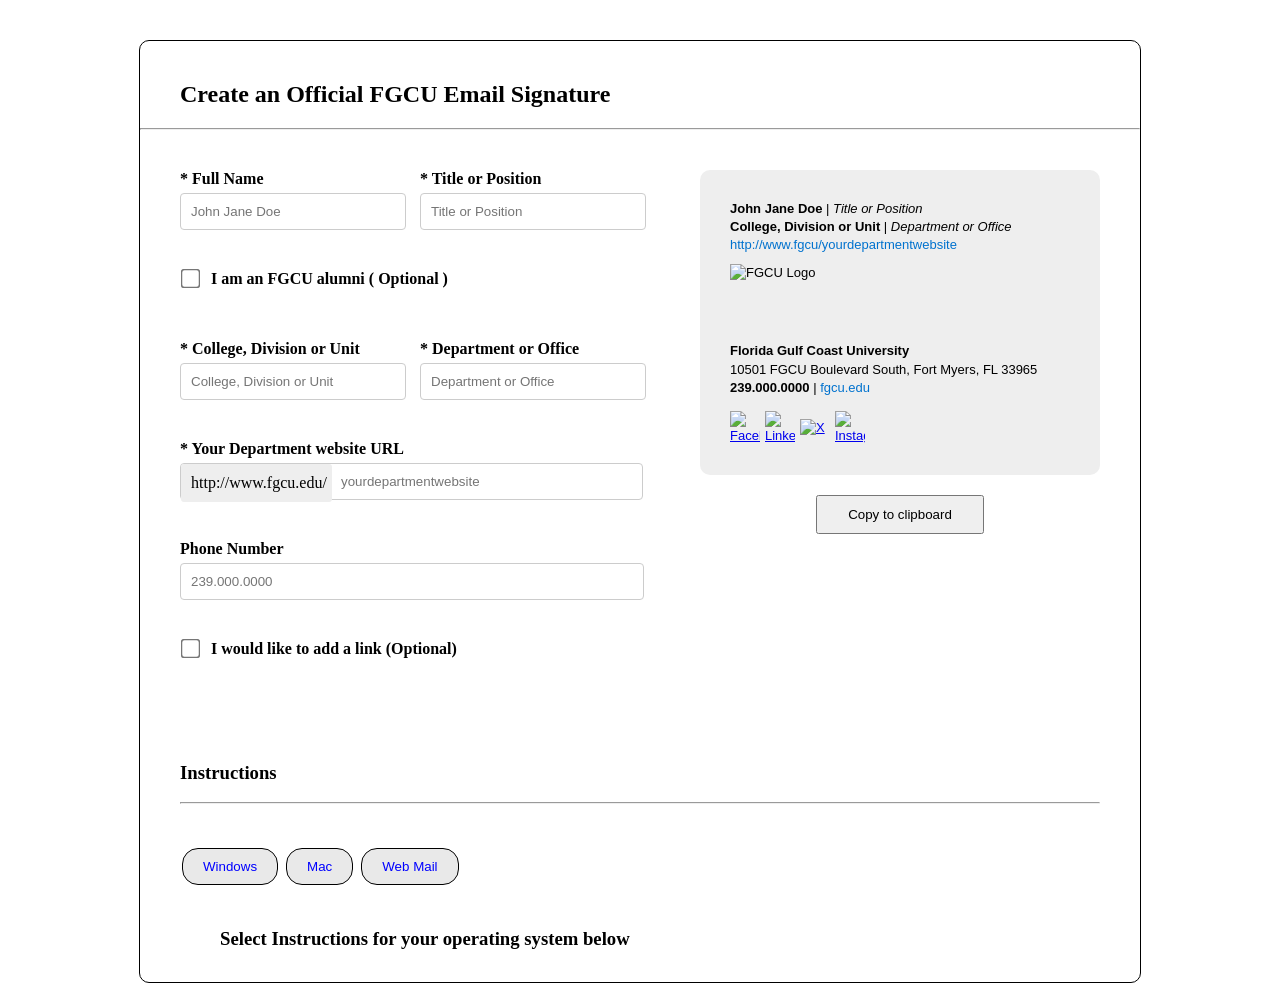
==== index.html @ 1d3a3c4a "ver2" ====
<!DOCTYPE html>
<html lang="en">

<head>
  <meta charset="UTF-8">
  <meta name="viewport" content="width=device-width, initial-scale=1.0">
  <title>Document</title>

  <link rel="stylesheet" href="style.css">
  <script src="script.js"></script>
  <script>
    window.onload = () => {
      EmailSigModule.init('email-sig');
    };
  </script>
</head>

<body>

  <form id="email-sig" name="email-sig">

    <div class="email-signature">
      <h2>Create an Official FGCU Email Signature</h2>
      <hr />

      <div class="email-block-one">
        <div class="email-signature-inputs">
          <div class="email-sig-padding">
            <div class="email-sig-50">

              <!-- Full Name-->
              <div class="email-sig-input-group">
                <label for="fullName">* Full Name</label>
                <input type="text" id="fullName" name="fullName" required placeholder="John Jane Doe">
                <span class="sig-checkmark">&#10004;</span>
                <span class="error-message">This field is required.</span>
              </div>

              <!-- Title or Position -->
              <div class="email-sig-input-group">
                <label for="title-or-position">* Title or Position</label>
                <input type="text" id="title-or-position" name="title-or-position" required
                  placeholder="Title or Position">
                <span class="sig-checkmark">&#10004;</span>
                <span class="error-message">This field is required.</span>
              </div>
            </div>

            <!-- I am an FGCU alumni ( Optional ) -->
            <div class="email-sig-input-group sig-tight">
              <input type="checkbox" id="alumni" name="alumni" placeholder="I am an FGCU alumni ( Optional )">
              <label for="alumni">I am an FGCU alumni ( Optional )</label>

              <div class="email-sig-50 sig-group sig-diabled">
                <!-- Degree -->
                <div class="email-sig-input-group">
                  <label for="degree">Degree</label>
                  <select id="degree">
                    <option value="">None</option>
                    <optgroup label="Specialist Degrees">
                      <option value="Ed.S.">Educational Specialist (Ed.S.)</option>
                      <option value="B.Acc.">Bachelor of Accountancy (B.Acc.)</option>
                    </optgroup>
                    <optgroup label="Associate Degrees">
                      <option value="A.A.">Associate of Arts (A.A.)</option>
                      <option value="A.A.S.">Associate of Applied Science (A.A.S.)</option>
                      <option value="A.A.T.">Associate of Arts in Teaching (A.A.T.)</option>
                      <option value="A.B.S.">Associate of Baccalaureate Studies (A.B.S.)</option>
                      <option value="A.E.S.">Associate of Engineering Science (A.E.S.)</option>
                      <option value="A.F.A.">Associate of Fine Arts (A.F.A.)</option>
                      <option value="A.G.S.">Associate in General Studies (A.G.S.)</option>
                      <option value="A.S.">Associate of Science (A.S.)</option>
                    </optgroup>
                    <optgroup label="Bachelor's Degrees">
                      <option value="B.A.">Bachelor of Arts (B.A.)</option>
                      <option value="B.B.A.">Bachelor of Business Administration (B.B.A.)</option>
                      <option value="B.C.L.">Bachelor of Civil Law (B.C.L.)</option>
                      <option value="B.Comm.">Bachelor of Commerce (B.Comm.)</option>
                      <option value="B.E.">Bachelor of Engineering (B.E.)</option>
                      <option value="B.F.A.">Bachelor of Fine Arts (B.F.A.)</option>
                      <option value="L.L.B.">Bachelor of Laws (L.L.B.)</option>
                      <option value="B.M.">Bachelor of Music (B.M.)</option>
                      <option value="B.S.">Bachelor of Science (B.S.)</option>
                    </optgroup>
                    <optgroup label="Master's Degrees">
                      <option value="LL.M.">Master of Laws (LL.M.)</option>
                      <option value="M.A.">Master of Arts (M.A.)</option>
                      <option value="M.B.A.">Master of Business Administration (M.B.A.)</option>
                      <option value="M.Div.">Master of Divinity (M.Div.)</option>
                      <option value="M.Ed.">Master of Education (M.Ed.)</option>
                      <option value="M.F.A.">Master of Fine Arts (M.F.A.)</option>
                      <option value="M.P.A.">Master of Public Administration (M.P.A.)</option>
                      <option value="M.P.A.">Master of Public Affairs (M.P.A.)</option>
                      <option value="M.P.M.">Master of Project Management (M.P.M.)</option>
                      <option value="M.P.P.">Master of Public Policy (M.P.P.)</option>
                      <option value="M.R.E.">Master of Religious Education (M.R.E.)</option>
                      <option value="M.S.">Master of Science (M.S.)</option>
                      <option value="M.T.S.">Master of Theological Studies (M.T.S.)</option>
                    </optgroup>
                    <optgroup label="Doctoral Degrees">
                      <option value="D.A.">Doctor of Arts (D.A.)</option>
                      <option value="D.B.A.">Doctor of Business Administration (D.B.A.)</option>
                      <option value="D.C.L.">Doctor of Civil Law (D.C.L.)</option>
                      <option value="D.D.">Doctor of Divinity (D.D.)</option>
                      <option value="D.Lit">Doctor of Literature or Doctor of Letters (D.Lit. or
                        D. Litt.)</option>
                      <option value="D.M.A.">Doctor of Musical Arts (D.M.A.)</option>
                      <option value="D. Mus.">Doctor of Music (D. Mus.)</option>
                      <option value="D.N.S.">Doctorate of Nursing Science (D.N.S.)</option>
                      <option value="D. Phil.">Doctor of Philosophy (D. Phil.)</option>
                      <option value="D.Sc.">Doctor of Science (D.Sc.)</option>
                      <option value="Ed.D.">Doctor of Education (Ed.D.)</option>
                      <option value="Eng.D.">Doctor of Engineering (Eng.D.)</option>
                      <option value="J.D.">Doctor of Law or Juris Doctor (J.D.)</option>
                      <option value="Pharm.D.">Doctor of Pharmacy (Pharm.D.)</option>
                      <option value="Ph.D.">Doctor of Philosophy (Ph.D.)</option>
                      <option value="Psy.D.">Doctor of Psychology (Psy.D.)</option>
                      <option value="Th.D.">Doctor of Theology (Th.D.)</option>
                    </optgroup>
                    <optgroup label="Other">
                      <option value="other">Other</option>
                    </optgroup>
                  </select>
                  <span class="sig-checkmark">&#10004;</span>
                  <span class="error-message">This field is required.</span>
                </div>

                <!-- Graduation Year -->
                <div class="email-sig-input-group">
                  <label for="graduation_year">Graduation Year</label>
                  <select name="graduation_year" id="graduation_year">
                    <option value="">- NA -</option>
                    <option value="15">2015</option>
                    <option value="14">2014</option>
                    <option value="13">2013</option>
                    <option value="12">2012</option>
                    <option value="11">2011</option>
                    <option value="10">2010</option>
                    <option value="09">2009</option>
                    <option value="08">2008</option>
                    <option value="07">2007</option>
                    <option value="06">2006</option>
                    <option value="05">2005</option>
                    <option value="04">2004</option>
                    <option value="03">2003</option>
                    <option value="02">2002</option>
                    <option value="01">2001</option>
                    <option value="00">2000</option>
                    <option value="99">1999</option>
                    <option value="98">1998</option>
                    <option value="97">1997</option>
                    <option value="96">1996</option>
                    <option value="95">1995</option>
                    <option value="94">1994</option>
                    <option value="93">1993</option>
                    <option value="92">1992</option>
                    <option value="91">1991</option>
                    <option value="90">1990</option>
                    <option value="89">1989</option>
                    <option value="88">1988</option>
                    <option value="87">1987</option>
                    <option value="86">1986</option>
                    <option value="85">1985</option>
                    <option value="84">1984</option>
                    <option value="83">1983</option>
                    <option value="82">1982</option>
                    <option value="81">1981</option>
                    <option value="80">1980</option>
                    <option value="79">1979</option>
                    <option value="78">1978</option>
                    <option value="77">1977</option>
                    <option value="76">1976</option>
                    <option value="75">1975</option>
                    <option value="74">1974</option>
                    <option value="73">1973</option>
                    <option value="72">1972</option>
                    <option value="71">1971</option>
                    <option value="70">1970</option>

                  </select>
                  <span class="sig-checkmark">&#10004;</span>
                  <span class="error-message">This field is required.</span>
                </div>
              </div>
            </div>

            <!-- College, Division or Unit -->
            <div class="email-sig-50">
              <div class="email-sig-input-group">
                <label for="division">* College, Division or Unit</label>
                <input type="text" id="division" name="division" required placeholder="College, Division or Unit">
                <span class="sig-checkmark">&#10004;</span>
                <span class="error-message">This field is required.</span>
              </div>

              <!-- Department or Office -->
              <div class="email-sig-input-group">
                <label for="department">* Department or Office</label>
                <input type="text" id="department" name="department" required placeholder="Department or Office">
                <span class="sig-checkmark">&#10004;</span>
                <span class="error-message">This field is required.</span>
              </div>
            </div>

            <!-- Your Department website URL -->
            <div class="email-sig-input-group">
              <label for="department-url">* Your Department website URL</label>
              <div class="sig-prefix-group">
                <span class="sig-prefix">http://www.fgcu.edu/</span>
                <span class="sig-checkmark">&#10004;</span>
                <input type="text" id="department-url" name="department-url" class="input-field" required
                  placeholder="yourdepartmentwebsite">
                <span class="sig-checkmark">&#10004;</span>
              </div>
              <span class="error-message">This field is required.</span>
            </div>

            <!-- Phone Number -->
            <div class="email-sig-input-group">
              <label for="phone">Phone Number</label>
              <input type="tel" id="phone" inputmode="numeric" maxlength="12" name="phone" required
                placeholder="239.000.0000" pattern="[0-9]{3}.[0-9]{3}.[0-9]{4}">
              <span class="sig-checkmark">&#10004;</span>
              <span class="error-message">Phone number is requiered</span>
            </div>

            <!-- I would like to add a link (Optional) -->
            <div class="email-sig-input-group sig-tight">
              <input type="checkbox" id="opt-link-checkbox" name="opt-link-checkbox" placeholder="Add an optional Link">
              <label for="opt-link-checkbox">I would like to add a link (Optional)</label>

              <div class="email-sig-50 sig-group sig-diabled">
                <!-- Link Text - optional -->
                <div class="email-sig-input-group">
                  <label for="opt-link-text">Link Text</label>
                  <input type="text" id="opt-link-text" name="opt-link-text" placeholder="optional link text">
                  <span class="error-message"></span>
                </div>

                <!-- Link URL - optional -->
                <div class="email-sig-input-group">
                  <label for="Calendly">link URL</label>
                  <input type="text" id="opt-link-url" name="opt-link-url" placeholder="//URL">
                  <span class="error-message"></span>
                </div>


              </div>
            </div>
          </div>
        </div>



        <!-- Output - the Signature Block -->
        <div class="email-signature-output">
          <div id="email-signature-code">
            <!--  This will be replaced dynamically -->
          </div>
        </div>


        <!-- Copy to clipboard button -->
        <div class="button-box">
          <button type="submit" id="sig-submit">Copy to clipboard</button>
          <div id="sig-clipboard-success" class="sig-diabled">✔&nbsp;&nbsp;Email signature has been copied to your
            clipboard!</div>
        </div>

      </div>


      <!-- Instructions -->
      <h3>Instructions</h3>
      <div class="email-signature-instructions">
        <div class="email-sig-padding">
          <hr />
          <button class="pill">Windows</button>
          <button class="pill">Mac</button>
          <button class="pill">Web Mail</button>

          <h3>Select Instructions for your operating system below</h3>

        </div>
      </div>

    </div>
  </form>

</body>

</html>
---- style.css ----
/* ric sans */

.email-signature {
    max-width: 1000px;
    margin: auto auto;
    margin-top: 40px;
    border: 1px solid black;
    border-radius: 10px;
}

.email-block-one::after {
    content: "";
    display: table;
    clear: both;
}

.email-signature h2 {
    padding: 20px 10px 0px 40px;
}

.email-signature h3 {
    padding: 20px 10px 0px 40px;
}

.email-signature hr {
    margin-bottom: 40px;
}

.email-sig-padding {
    padding: 0px 40px 13px 40px;
}

#email-signature-code {
    padding: 30px;
    padding-right: 13px;

}

.email-block-one .email-signature-inputs {
    float: left;
    width: 56%;
}

.email-block-one .email-signature-output {
    display: block;
    float: left;
    width: 40%;
    min-width: 400px;
    background-color: #eeeeee;
    margin-right: 40px;
    border-radius: 10px;
}

.email-signature-instructions {
    width: 100%;
}


/* Input styles */


.email-signature .button-box {
    display: inline-block;
    margin: auto auto;
    min-width: 400px;
    text-align: center;
    margin-top: 20px;
}

.email-signature button {
    padding: 10px 30px;
}

#sig-clipboard-success {
    margin: 20px auto;
    color: green;
    border: 1px solid green;
    border-radius: 10px;
    padding: 10px;
    /* max-width: 300px; */
}

.email-sig-50 {
    width: 100%;
    margin-bottom: 10px;
}

.email-sig-50::after {
    content: "";
    display: table;
    clear: both;
}

.email-sig-50 .email-sig-input-group {
    float: left;
    width: 50%;
    padding-right: 0px;
    margin-right: 0px;
}

.email-sig-50.sig-group {
    border: 1px solid gray;
    border-radius: 10px;
    padding: 10px;
    width: 90%;
    margin: 0px;
    margin-bottom: 25px;
}

.email-sig-50 .email-sig-input-group input {
    width: 85%;
}




.email-sig-50 .email-sig-input-group select {
    width: 93%;
}

.email-sig-50 .email-sig-input-group {
    margin-bottom: 10px;
}

.email-sig-input-group {
    margin-bottom: 20px;
}

.email-sig-input-group.sig-tight {
    margin-bottom: 20px;
}


.email-sig-input-group label {
    display: block;
    font-weight: bold;
    font-size: 16px;
    padding-bottom: 5px;
}

.email-sig-input-group input,
.email-sig-input-group select {
    padding: 10px;
    border: 1px solid #ccc;
    border-radius: 4px;
    outline: none;
    width: 92%;
}

.sig-prefix-group {
    position: relative;
}

.sig-prefix-group input {
    padding-left: 160px;
    width: calc(94% - 160px);
    max-width: 41vw;
}
.sig-prefix-group .sig-checkmark{
    top: 7px;
}

.sig-prefix {
    color: #000000;
    padding-right: 5px;
    user-select: none;
    position: absolute;
    top: 1px;
    left: 1px;
    border-radius: 3px;
    background-color: #eee;
    padding: 10px 5px 10px 10px;
    text-align: right;
}


.email-sig-input-group input[type="checkbox"] {
    padding: 10px;
    border: 1px solid #ccc;
    border-radius: 4px;
    outline: none;
    float: left;
    width: auto;
    margin: 2px 14px 0px 4px;
    transform: scale(1.5);
}



/* Screen is < 1030px so section into one column */

@media screen and (max-width: 1030px) {
    .email-block-one .email-signature-inputs {
        float: none;
        width: 100%;
    }

    .email-block-one .email-signature-output {
        display: block;
        float: none;
        min-width: 324px;
        margin: auto auto;
    }

    .email-signature .button-box {
        width: 100%;
    }
}


/* Screen is < 768px so force all into one column */

@media screen and (max-width: 768px) {
    .email-block-one .email-signature-inputs {
        width: 100%;
    }

    .email-block-one .email-signature-output {
        margin: auto auto;
    }

    .email-sig-50 {
        margin-bottom: 0px;
    }

    .email-sig-50 .email-sig-input-group {
        width: 100%;
    }

    .email-sig-input-group input,
    .email-sig-50 .email-sig-input-group input {
        width: 95%;
    }

    .email-sig-input-group select,
    .email-sig-50 .email-sig-input-group select {
        width: 99%;
    }
}


/* Screen is < 500 px, so tighten all padding */

@media screen and (max-width: 500px) {
    .email-sig-padding {
        padding: 20px 10px;
    }
}


/* pills */

.email-signature .pill {
    background-color: #e9e9e9;
    border: none;
    color: blue;
    padding: 10px 20px;
    text-align: center;
    text-decoration: none;
    display: inline-block;
    margin: 4px 2px;
    cursor: pointer;
    border-radius: 16px;
    border: 1px solid black;
}


/* Green Checkmarks */

.email-sig-input-group {
    position: relative;
}

.sig-checkmark {
    position: absolute;
    color: green;
    display: none;
    top: 30px;
    right: 20px;
}

input:valid+.sig-checkmark {
    display: block;
}



/* error messages */
.error-message {
    color: #cc0033;
    font-size: 12px;
    margin-top: 5px;
    visibility: hidden;
    display: block;
}

input:user-invalid~.error-message {
    visibility: visible;
}


/* toggle the Alumni and optional link sections */

.sig-diabled {
    overflow: hidden;
    max-height: 0px;
    opacity: 0;
    transition: max-height 1s ease, opacity 1s;
}

/* .sig-diabled * {
    color: gray;
    cursor: not-allowed;
} */

#alumni:checked~.sig-diabled,
#opt-link-checkbox:checked~.sig-diabled {
    overflow: auto;
    max-height: 300px;
    opacity: 1;
    transition: max-height 1s ease, opacity 1s;
}


input:user-valid+#sig-submit {
    color: green;
}

input:user-invalid+#sig-submit {
    color: red;
}
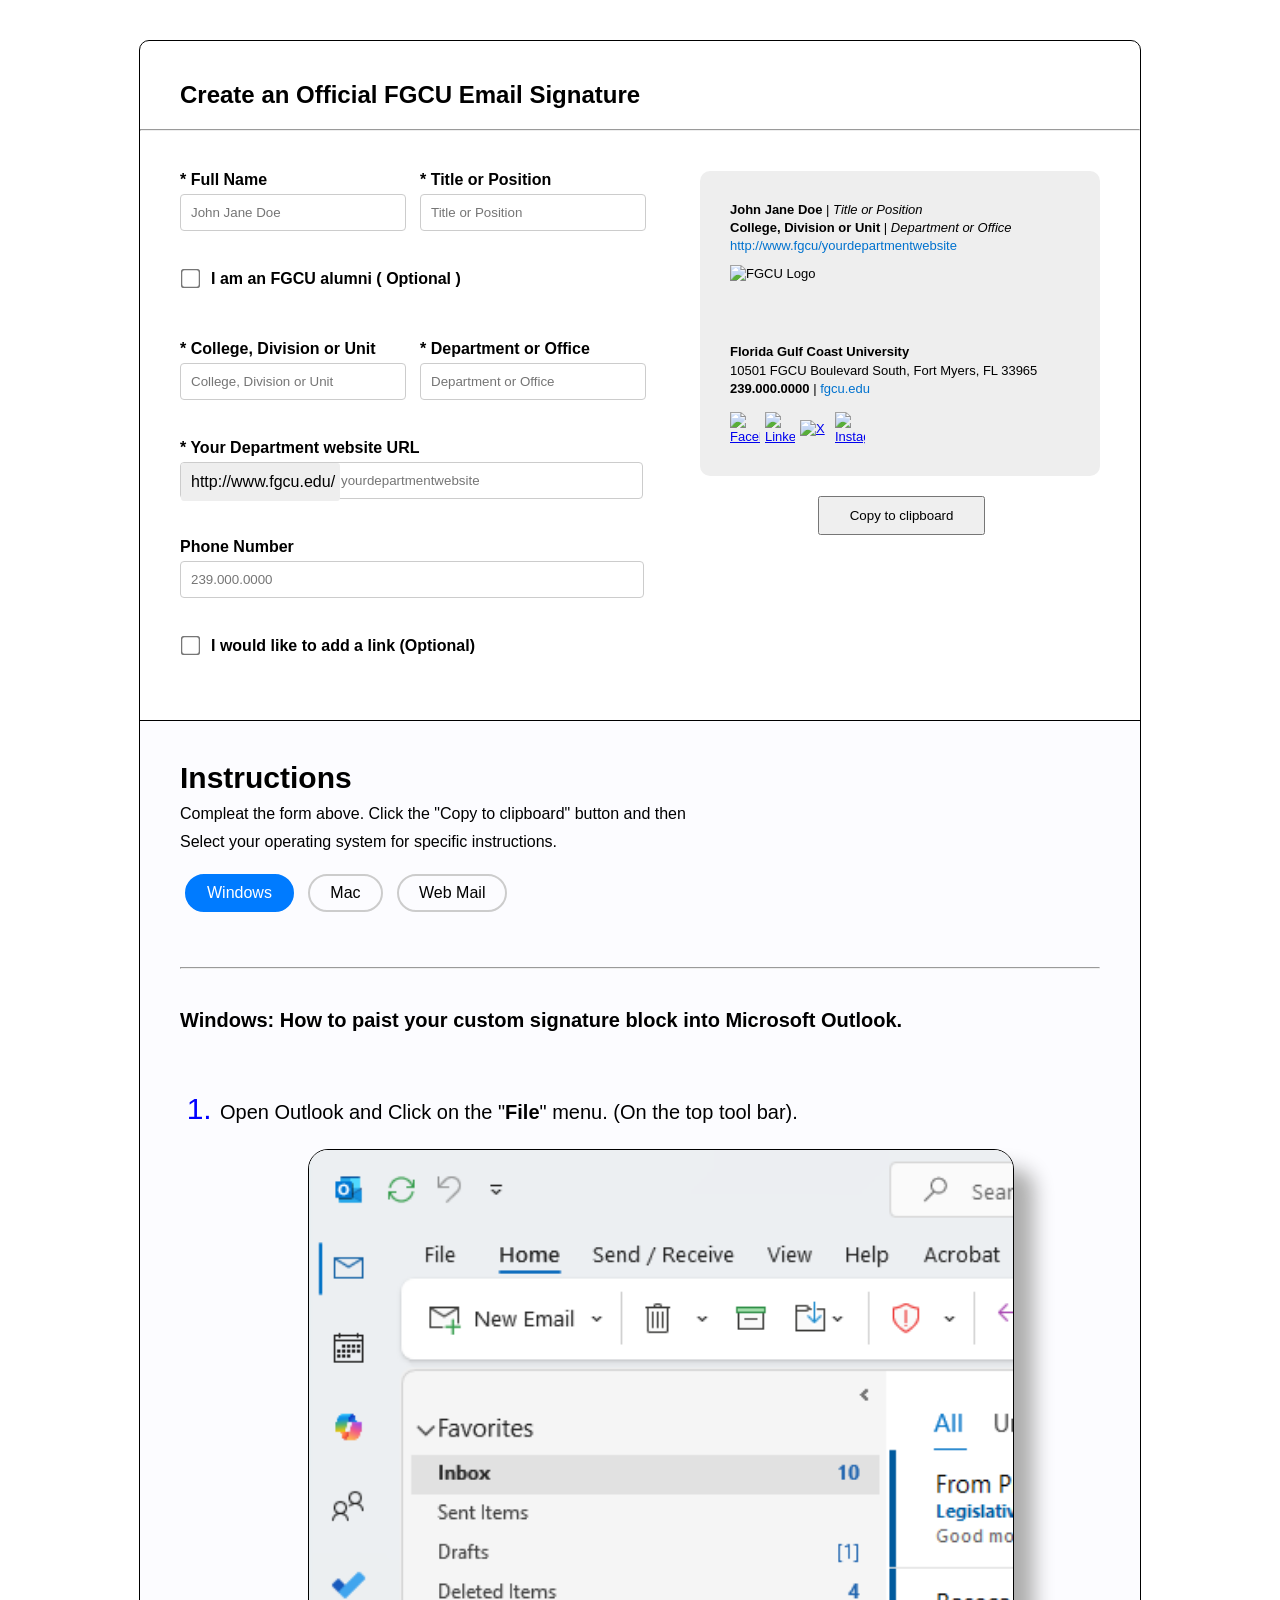
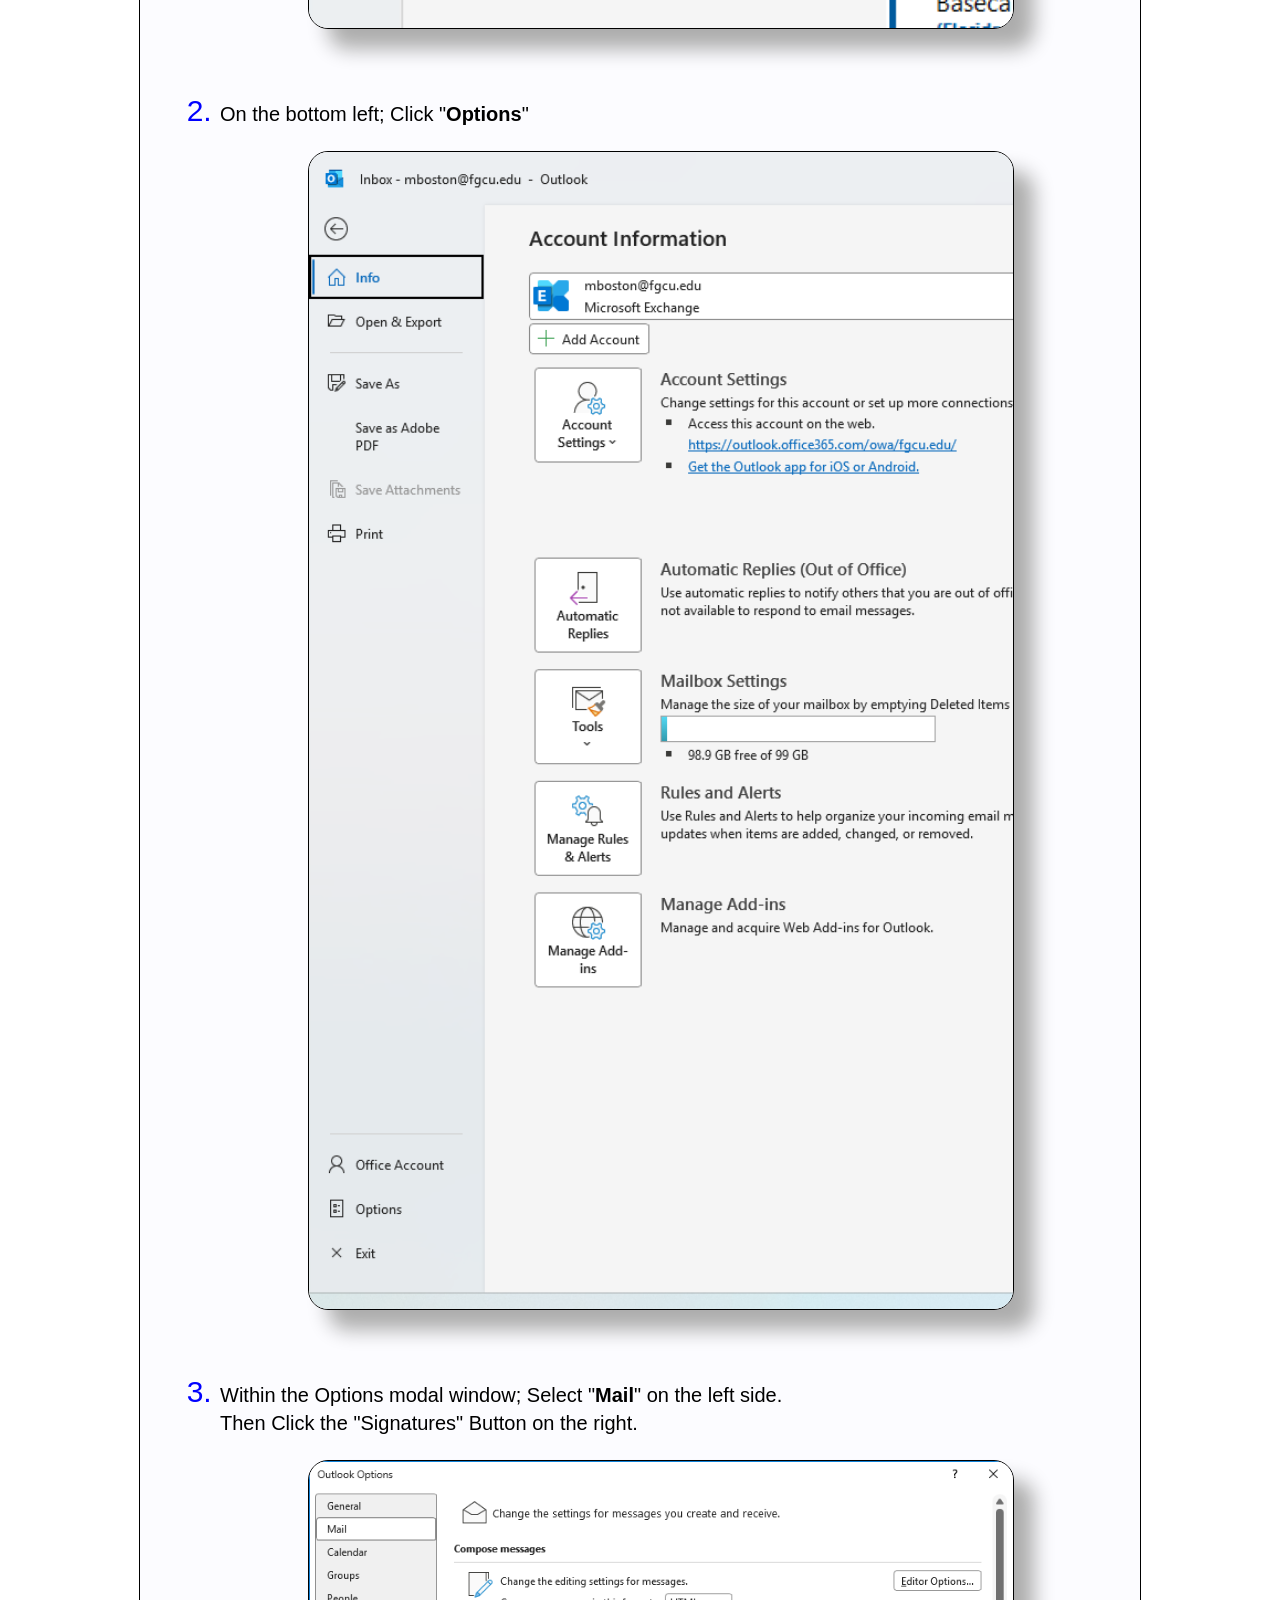
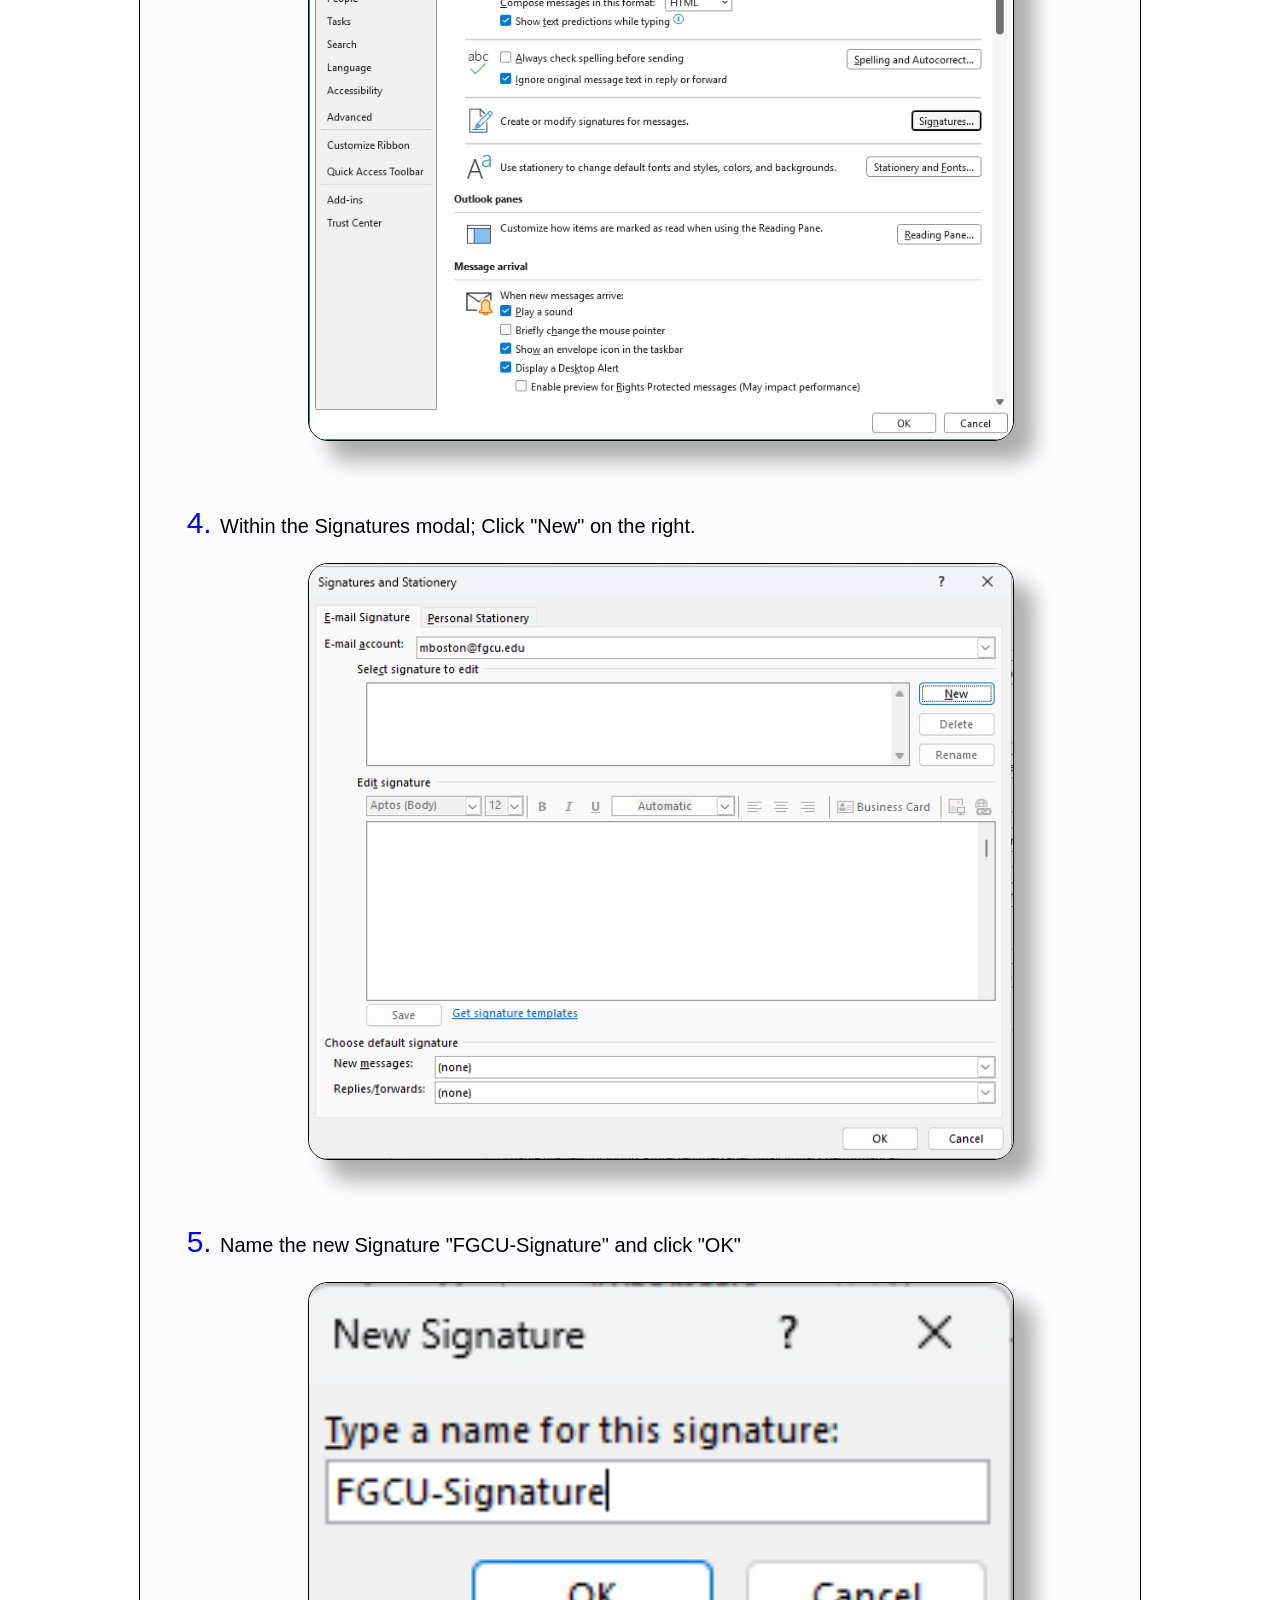
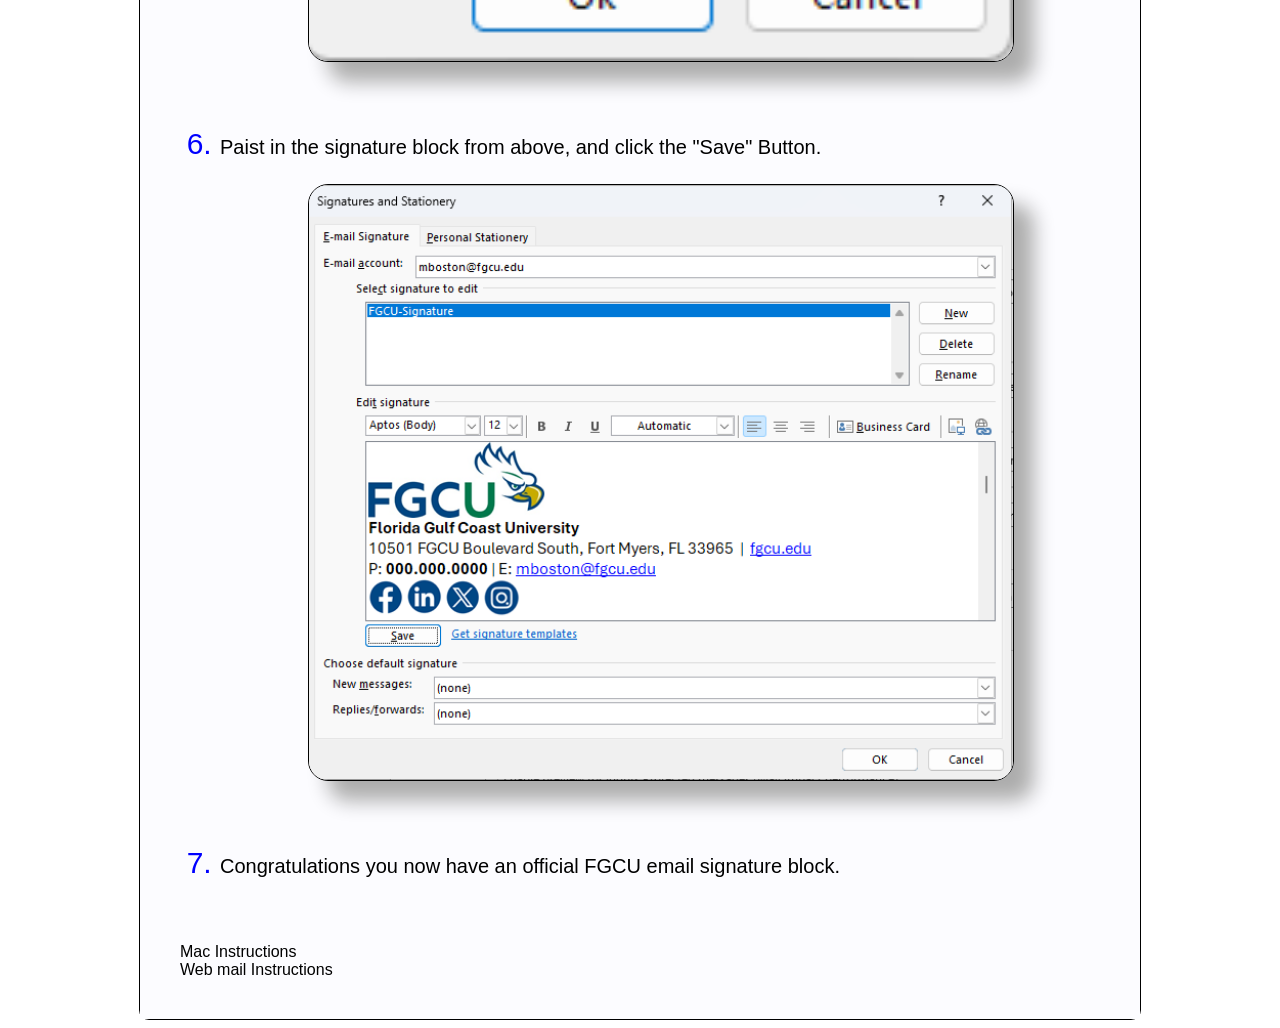
==== commit dbda9495: "adds images" ====
--- a/index.html
+++ b/index.html
@@ -271,18 +271,77 @@
 
 
       <!-- Instructions -->
-      <h3>Instructions</h3>
-      <div class="email-signature-instructions">
-        <div class="email-sig-padding">
+
+
+      <div class="email-sig-instructions">
+
+        <div class="email-sig-instructions-header">
+          <h3>Instructions</h3>
+
+          <div id="pill-group" class="pill-group">
+            <p>Compleat the form above. Click the "Copy to clipboard" button and then</p>
+            <p>Select your operating system for specific instructions.</p>
+            <br />
+            <input type="radio" id="pill1" name="pill-options" value="opt1" checked>
+            <label for="pill1">Windows</label>
+
+            <input type="radio" id="pill2" name="pill-options" value="opt2">
+            <label for="pill2">Mac</label>
+
+            <input type="radio" id="pill3" name="pill-options" value="opt3">
+            <label for="pill3">Web Mail</label>
+          </div>
+
           <hr />
-          <button class="pill">Windows</button>
-          <button class="pill">Mac</button>
-          <button class="pill">Web Mail</button>
-
-          <h3>Select Instructions for your operating system below</h3>
-
-        </div>
+
+        </div>
+
+
+
+
+
+        <div id="email-sig-windows">
+          <h4>Windows: How to paist your custom signature block into Microsoft Outlook.</h4>
+          <UL>
+            <li><span>Open Outlook and Click on the "<strong>File</strong>" menu. (On the top tool bar).</span>
+              <img src="/images/instructions/windows/sig-email-instructions-windows-1.png">
+            </li>
+            <li><Span>On the bottom left; Click "<strong>Options</strong>"</Span>
+              <img src="/images/instructions/windows/sig-email-instructions-windows-2.png">
+            </li>
+            <li>
+              <Span>Within the Options modal window; Select "<strong>Mail</strong>" on the left side.</Span>
+              <Span>Then Click the "Signatures" Button on the right.</Span>
+              <img src="/images/instructions/windows/sig-email-instructions-windows-3.png">
+            </li>
+            <li>
+              <span>Within the Signatures modal; Click "New" on the right.</span>
+              <img src="/images/instructions/windows/sig-email-instructions-windows-4.png">
+            </li>
+            <li><Span>Name the new Signature "FGCU-Signature" and click "OK"</Span>
+              <img src="/images/instructions/windows/sig-email-instructions-windows-5.png">
+            </li>
+            <li><Span>Paist in the signature block from above, and click the "Save" Button.</Span>
+              <img src="/images/instructions/windows/sig-email-instructions-windows-6.png">
+            </li>
+            <li>
+              <span>Congratulations you now have an official FGCU email signature block.</span>
+            </li>
+          </UL>
+        </div>
+
+        <div id="email-sig-mac">
+          Mac Instructions
+        </div>
+
+        <div id="email-sig-web">
+          Web mail Instructions
+        </div>
+
       </div>
+
+
+
 
     </div>
   </form>
--- a/style.css
+++ b/style.css
@@ -1,4 +1,13 @@
+html {
+    /* Ensures smooth snapping to prevent jarring scroll jumps */
+    scroll-behavior: smooth;
+}
+
 /* ric sans */
+
+.email-signature * {
+    font-family: Arial, Helvetica, sans-serif;
+}
 
 .email-signature {
     max-width: 1000px;
@@ -19,8 +28,17 @@
 }
 
 .email-signature h3 {
-    padding: 20px 10px 0px 40px;
-}
+    font-size: 30px;
+    padding: 0px;
+    margin: 0px;
+}
+
+.email-signature h4 {
+    font-size: 20px;
+    padding: 0px;
+    margin: 10px 0px 60px 0px;
+}
+
 
 .email-signature hr {
     margin-bottom: 40px;
@@ -51,9 +69,6 @@
     border-radius: 10px;
 }
 
-.email-signature-instructions {
-    width: 100%;
-}
 
 
 /* Input styles */
@@ -156,7 +171,8 @@
     width: calc(94% - 160px);
     max-width: 41vw;
 }
-.sig-prefix-group .sig-checkmark{
+
+.sig-prefix-group .sig-checkmark {
     top: 7px;
 }
 
@@ -248,22 +264,6 @@
 }
 
 
-/* pills */
-
-.email-signature .pill {
-    background-color: #e9e9e9;
-    border: none;
-    color: blue;
-    padding: 10px 20px;
-    text-align: center;
-    text-decoration: none;
-    display: inline-block;
-    margin: 4px 2px;
-    cursor: pointer;
-    border-radius: 16px;
-    border: 1px solid black;
-}
-
 
 /* Green Checkmarks */
 
@@ -328,4 +328,104 @@
 
 input:user-invalid+#sig-submit {
     color: red;
+}
+
+
+
+
+/* Instructions */
+.email-sig-instructions {
+    border-top: 1px solid black;
+    margin: 0px;
+    background-color: rgb(252, 252, 255);
+    padding: 40px;
+    min-height: 1000px;
+}
+
+.email-sig-instructions ul li span {
+    width: 100%;
+    display: block;
+    padding-bottom: 5px;
+}
+
+.email-sig-instructions ul {
+    list-style-type: decimal;
+    margin: auto auto;
+}
+
+.email-sig-instructions ul li::marker {
+    font-size: 30px;
+    color: blue;
+}
+
+.email-sig-instructions ul li {
+    font-size: 20px;
+    padding-bottom: 60px;
+}
+
+
+.email-sig-instructions ul li img {
+    width: 80%;
+    margin-left: 10%;
+    border: 1px solid black;
+    border-radius: 20px;
+    box-shadow: 20px 20px 20px rgb(173, 173, 173);
+    margin-top: 20px;
+
+}
+
+
+
+.email-sig-instructions-header {
+    width: 100%;
+}
+
+
+
+/* Pills */
+.pill-group {
+    margin: 0px 0px 50px 0px;
+}
+
+.pill-group p {
+    padding: 10px 0px 0px 0px ;
+    margin: 0px;
+    width: 100%;
+}
+
+.pill-group input[type="radio"] {
+    display: none;
+    /* Hide the native radio button */
+}
+
+.pill-group label {
+    display: inline-block;
+    padding: 8px 20px;
+    margin: 5px;
+    border: 2px solid #ccc;
+    border-radius: 50px;
+    /* Large radius creates the pill shape */
+    cursor: pointer;
+    transition: all 0.3s ease;
+    font-family: sans-serif;
+}
+
+/* Selected state styling */
+.pill-group input[type="radio"]:checked+label {
+    background-color: #007bff;
+    color: white;
+    border-color: #007bff;
+}
+
+/* Optional: Hover effect */
+.pill-group label:hover {
+    background-color: #f0f0f0;
+}
+
+
+
+/* show hide the instructions */
+/* look in the JS for the show hide code */
+.sig-hidden{
+    display: none;
 }
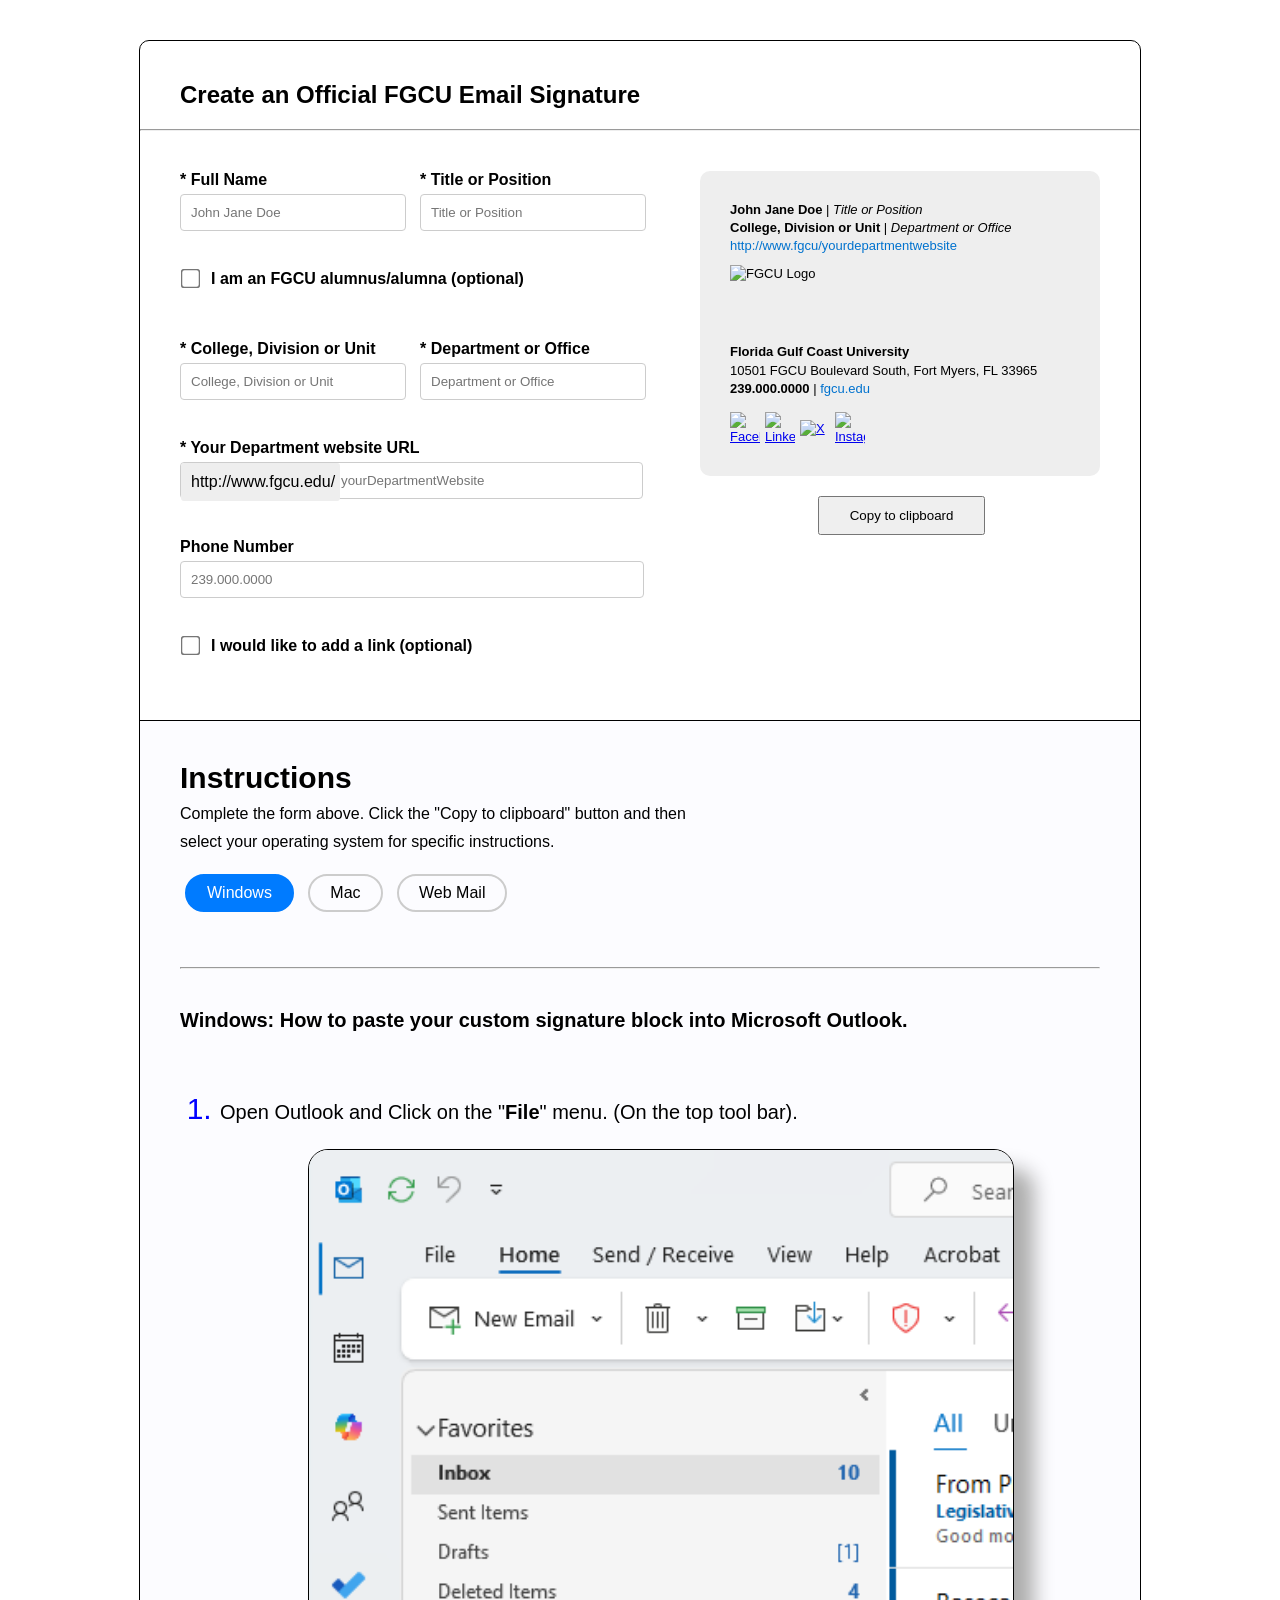
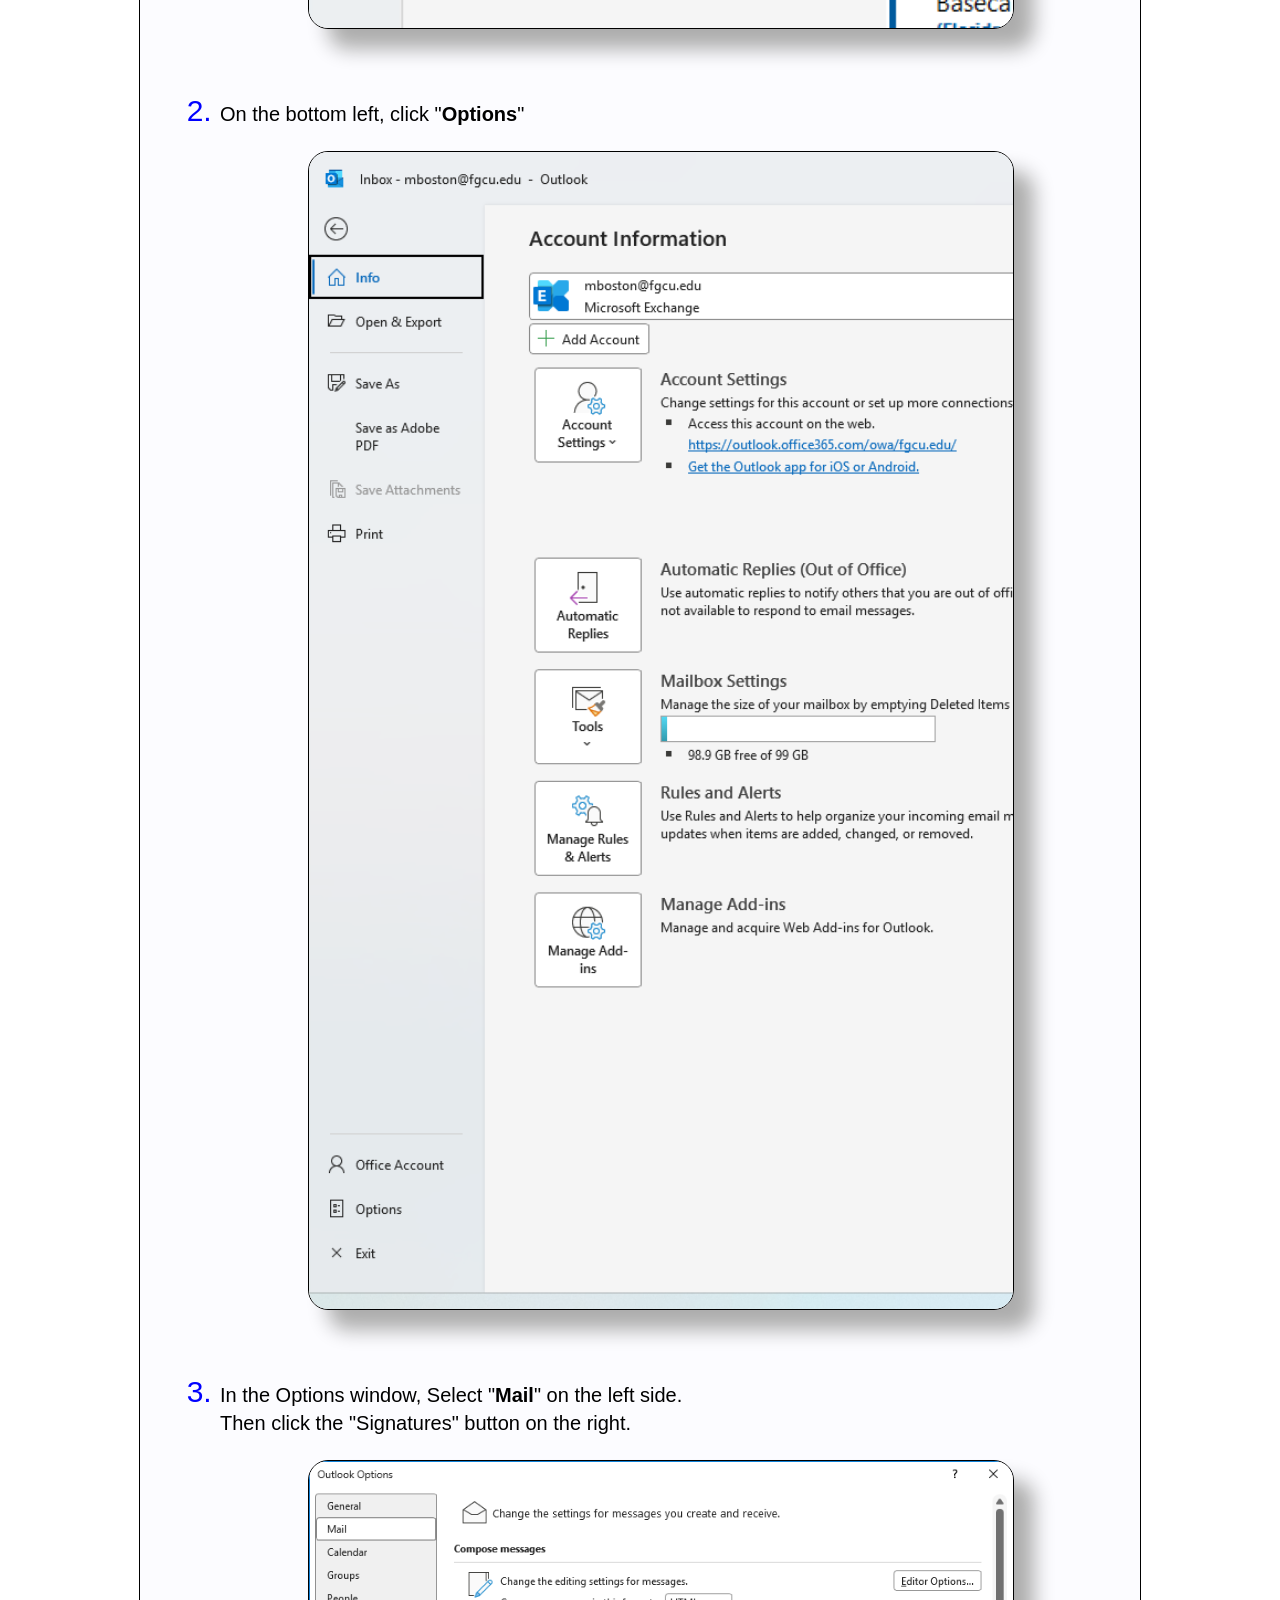
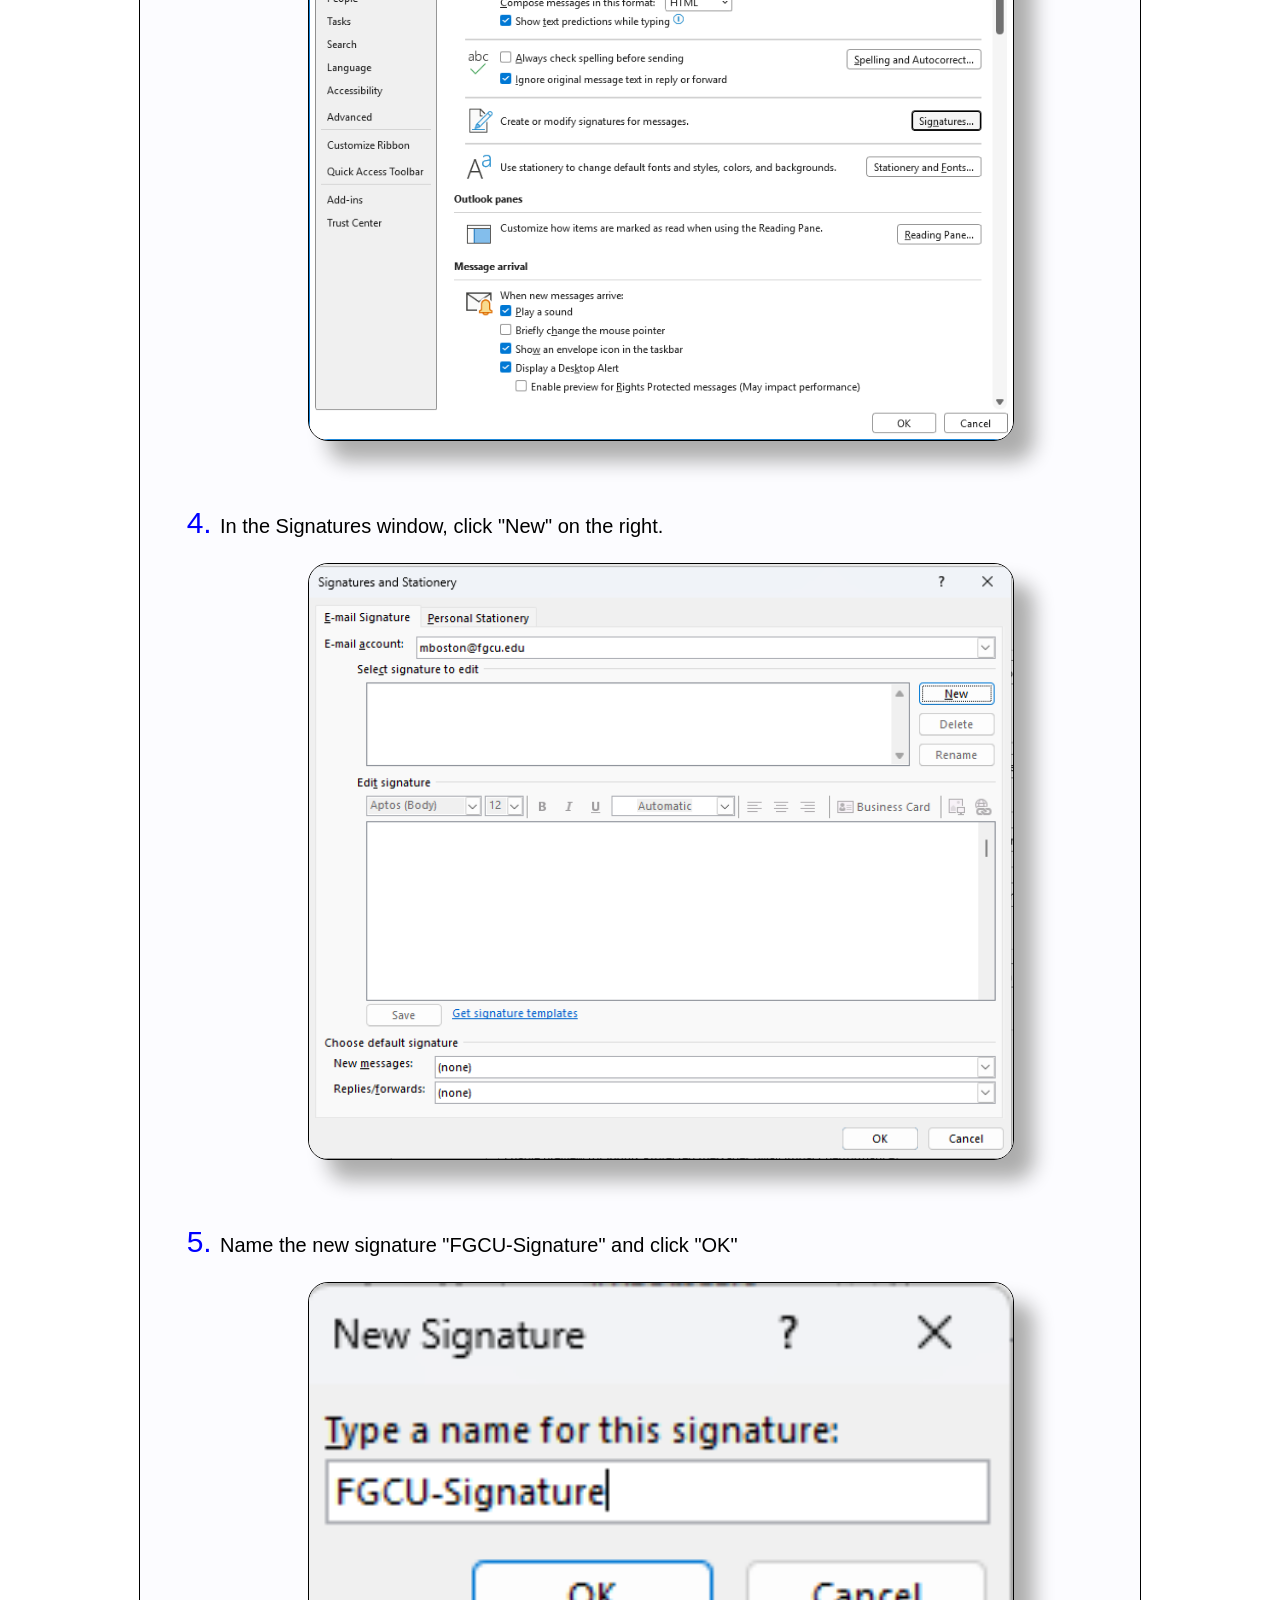
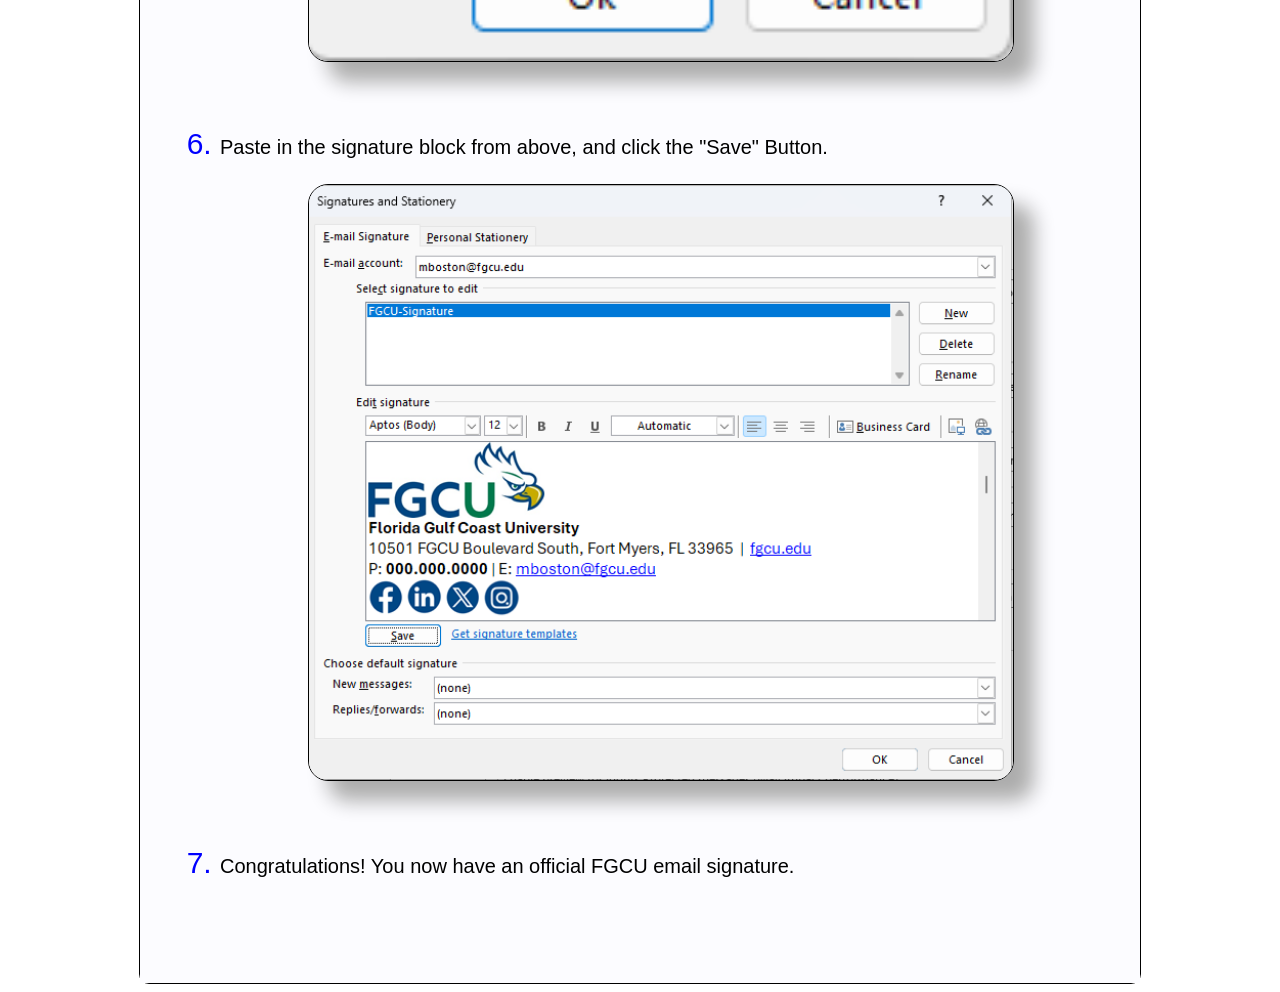
==== commit 300729a9: "adds instructions" ====
--- a/index.html
+++ b/index.html
@@ -4,7 +4,7 @@
 <head>
   <meta charset="UTF-8">
   <meta name="viewport" content="width=device-width, initial-scale=1.0">
-  <title>Document</title>
+  <title>Create FGCU Email Signature</title>
 
   <link rel="stylesheet" href="style.css">
   <script src="script.js"></script>
@@ -17,7 +17,9 @@
 
 <body>
 
-  <form id="email-sig" name="email-sig">
+<div id="FGCUEmailSignature">
+
+  <form id="email-sig" name="email-sig" novalidate>
 
     <div class="email-signature">
       <h2>Create an Official FGCU Email Signature</h2>
@@ -46,10 +48,10 @@
               </div>
             </div>
 
-            <!-- I am an FGCU alumni ( Optional ) -->
+            <!-- I am an FGCU alumnus/alumna (optional) -->
             <div class="email-sig-input-group sig-tight">
-              <input type="checkbox" id="alumni" name="alumni" placeholder="I am an FGCU alumni ( Optional )">
-              <label for="alumni">I am an FGCU alumni ( Optional )</label>
+              <input type="checkbox" id="alumni" name="alumni" placeholder="I am an FGCU alumnus/alumna (optional)">
+              <label for="alumni">I am an FGCU alumnus/alumna (optional)</label>
 
               <div class="email-sig-50 sig-group sig-diabled">
                 <!-- Degree -->
@@ -209,7 +211,7 @@
                 <span class="sig-prefix">http://www.fgcu.edu/</span>
                 <span class="sig-checkmark">&#10004;</span>
                 <input type="text" id="department-url" name="department-url" class="input-field" required
-                  placeholder="yourdepartmentwebsite">
+                  placeholder="yourDepartmentWebsite">
                 <span class="sig-checkmark">&#10004;</span>
               </div>
               <span class="error-message">This field is required.</span>
@@ -221,13 +223,13 @@
               <input type="tel" id="phone" inputmode="numeric" maxlength="12" name="phone" required
                 placeholder="239.000.0000" pattern="[0-9]{3}.[0-9]{3}.[0-9]{4}">
               <span class="sig-checkmark">&#10004;</span>
-              <span class="error-message">Phone number is requiered</span>
+              <span class="error-message">Phone number is required</span>
             </div>
 
             <!-- I would like to add a link (Optional) -->
             <div class="email-sig-input-group sig-tight">
               <input type="checkbox" id="opt-link-checkbox" name="opt-link-checkbox" placeholder="Add an optional Link">
-              <label for="opt-link-checkbox">I would like to add a link (Optional)</label>
+              <label for="opt-link-checkbox">I would like to add a link (optional)</label>
 
               <div class="email-sig-50 sig-group sig-diabled">
                 <!-- Link Text - optional -->
@@ -239,7 +241,7 @@
 
                 <!-- Link URL - optional -->
                 <div class="email-sig-input-group">
-                  <label for="Calendly">link URL</label>
+                  <label for="Calendly">Link URL</label>
                   <input type="text" id="opt-link-url" name="opt-link-url" placeholder="//URL">
                   <span class="error-message"></span>
                 </div>
@@ -279,8 +281,8 @@
           <h3>Instructions</h3>
 
           <div id="pill-group" class="pill-group">
-            <p>Compleat the form above. Click the "Copy to clipboard" button and then</p>
-            <p>Select your operating system for specific instructions.</p>
+            <p>Complete the form above. Click the "Copy to clipboard" button and then</p>
+            <p>select your operating system for specific instructions.</p>
             <br />
             <input type="radio" id="pill1" name="pill-options" value="opt1" checked>
             <label for="pill1">Windows</label>
@@ -301,51 +303,78 @@
 
 
         <div id="email-sig-windows">
-          <h4>Windows: How to paist your custom signature block into Microsoft Outlook.</h4>
+          <h4>Windows: How to paste your custom signature block into Microsoft Outlook.</h4>
           <UL>
             <li><span>Open Outlook and Click on the "<strong>File</strong>" menu. (On the top tool bar).</span>
               <img src="/images/instructions/windows/sig-email-instructions-windows-1.png">
             </li>
-            <li><Span>On the bottom left; Click "<strong>Options</strong>"</Span>
+            <li><Span>On the bottom left, click "<strong>Options</strong>"</Span>
               <img src="/images/instructions/windows/sig-email-instructions-windows-2.png">
             </li>
             <li>
-              <Span>Within the Options modal window; Select "<strong>Mail</strong>" on the left side.</Span>
-              <Span>Then Click the "Signatures" Button on the right.</Span>
+              <Span>In the Options window, Select "<strong>Mail</strong>" on the left side.</Span>
+              <Span>Then click the "Signatures" button on the right.</Span>
               <img src="/images/instructions/windows/sig-email-instructions-windows-3.png">
             </li>
             <li>
-              <span>Within the Signatures modal; Click "New" on the right.</span>
+              <span>In the Signatures window, click "New" on the right.</span>
               <img src="/images/instructions/windows/sig-email-instructions-windows-4.png">
             </li>
-            <li><Span>Name the new Signature "FGCU-Signature" and click "OK"</Span>
+            <li><Span>Name the new signature "FGCU-Signature" and click "OK"</Span>
               <img src="/images/instructions/windows/sig-email-instructions-windows-5.png">
             </li>
-            <li><Span>Paist in the signature block from above, and click the "Save" Button.</Span>
+            <li><Span>Paste in the signature block from above, and click the "Save" Button.</Span>
               <img src="/images/instructions/windows/sig-email-instructions-windows-6.png">
             </li>
             <li>
-              <span>Congratulations you now have an official FGCU email signature block.</span>
+              <span>Congratulations! You now have an official FGCU email signature.</span>
             </li>
           </UL>
         </div>
 
-        <div id="email-sig-mac">
+        <div id="email-sig-mac" class="sig-hidden">
           Mac Instructions
         </div>
 
-        <div id="email-sig-web">
-          Web mail Instructions
-        </div>
-
+        <div id="email-sig-web" class="sig-hidden">
+
+          <div id="email-sig-windows">
+            <h4>Web Mail: How to paste your custom signature block into Microsoft Outlook Web Mail.</h4>
+            <UL>
+              <li>
+                <span>Use this Link to open Outlook WebMail in a new Tab.</span>
+                <span><a
+                    href="https://outlook.cloud.microsoft/mail/options/accounts-category/signatures-subcategory"
+                    target="_blank"
+                    >WebMail.FGCU.edu</a></span>
+                <img src="/images/instructions/web/sig-email-instructions-web-1.png"></li>
+                </span>
+              </li>
+              <li>
+                <span>Click "+Add signature"</span>
+                <span>Fill in the Name as "FGC-Signature"</span>
+                <span>Paste the signature into the box and click save.</span>
+
+                <span><a
+                    href="https://outlook.cloud.microsoft/mail/options/accounts-category/signatures-subcategory"
+                    target="_blank"
+                    >WebMail.FGCU.edu</a></span>
+                <img src="/images/instructions/web/sig-email-instructions-web-2.png">
+              </li>
+
+              <li>
+                <span>Congratulations! You now have an official FGCU email signature.</span>
+              </li>
+  
+            </UL>
+          </div>
+        </div>
       </div>
-
-
-
-
     </div>
   </form>
 
+</div>
+
 </body>
 
 </html>
--- a/style.css
+++ b/style.css
@@ -1,3 +1,13 @@
+@font-face {
+    font-family: "rig-sans";
+    src: url(https://use.typekit.net/af/110857/0000000…/30/l?primer=7cdcb44…&fvd=n9&v=3) format("woff2"), url(https://use.typekit.net/af/110857/0000000…/30/d?primer=7cdcb44…&fvd=n9&v=3) format("woff"), url(https://use.typekit.net/af/110857/0000000…/30/a?primer=7cdcb44…&fvd=n9&v=3) format("opentype");
+    font-display: swap;
+    font-style: normal;
+    font-weight: 900;
+    font-stretch: normal;
+}
+
+
 html {
     /* Ensures smooth snapping to prevent jarring scroll jumps */
     scroll-behavior: smooth;
@@ -6,7 +16,7 @@
 /* ric sans */
 
 .email-signature * {
-    font-family: Arial, Helvetica, sans-serif;
+    font-family: 'rig-sans', Arial, Helvetica, sans-serif;
 }
 
 .email-signature {
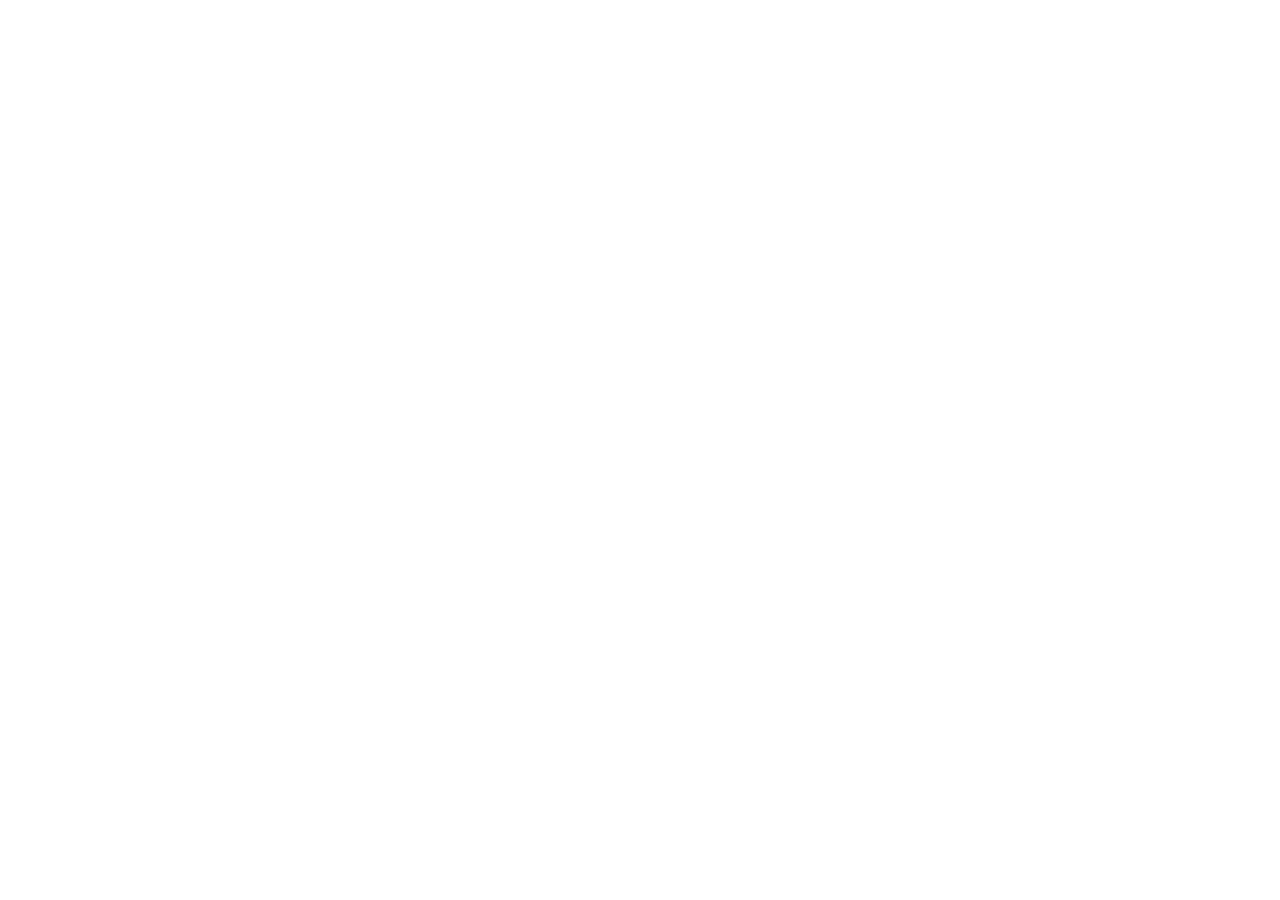
==== commit c9bb37af: "added modules" ====
--- a/index.html
+++ b/index.html
@@ -7,373 +7,13 @@
   <title>Create FGCU Email Signature</title>
 
   <link rel="stylesheet" href="style.css">
-  <script src="script.js"></script>
-  <script>
-    window.onload = () => {
-      EmailSigModule.init('email-sig');
-    };
-  </script>
+  <script type="module" id="FGCU-email-sgnature-module" data-target-div="FGCUEmailSignature"  src="/script/main.js"></script>
+
 </head>
 
 <body>
-
-<div id="FGCUEmailSignature">
-
-  <form id="email-sig" name="email-sig" novalidate>
-
-    <div class="email-signature">
-      <h2>Create an Official FGCU Email Signature</h2>
-      <hr />
-
-      <div class="email-block-one">
-        <div class="email-signature-inputs">
-          <div class="email-sig-padding">
-            <div class="email-sig-50">
-
-              <!-- Full Name-->
-              <div class="email-sig-input-group">
-                <label for="fullName">* Full Name</label>
-                <input type="text" id="fullName" name="fullName" required placeholder="John Jane Doe">
-                <span class="sig-checkmark">&#10004;</span>
-                <span class="error-message">This field is required.</span>
-              </div>
-
-              <!-- Title or Position -->
-              <div class="email-sig-input-group">
-                <label for="title-or-position">* Title or Position</label>
-                <input type="text" id="title-or-position" name="title-or-position" required
-                  placeholder="Title or Position">
-                <span class="sig-checkmark">&#10004;</span>
-                <span class="error-message">This field is required.</span>
-              </div>
-            </div>
-
-            <!-- I am an FGCU alumnus/alumna (optional) -->
-            <div class="email-sig-input-group sig-tight">
-              <input type="checkbox" id="alumni" name="alumni" placeholder="I am an FGCU alumnus/alumna (optional)">
-              <label for="alumni">I am an FGCU alumnus/alumna (optional)</label>
-
-              <div class="email-sig-50 sig-group sig-diabled">
-                <!-- Degree -->
-                <div class="email-sig-input-group">
-                  <label for="degree">Degree</label>
-                  <select id="degree">
-                    <option value="">None</option>
-                    <optgroup label="Specialist Degrees">
-                      <option value="Ed.S.">Educational Specialist (Ed.S.)</option>
-                      <option value="B.Acc.">Bachelor of Accountancy (B.Acc.)</option>
-                    </optgroup>
-                    <optgroup label="Associate Degrees">
-                      <option value="A.A.">Associate of Arts (A.A.)</option>
-                      <option value="A.A.S.">Associate of Applied Science (A.A.S.)</option>
-                      <option value="A.A.T.">Associate of Arts in Teaching (A.A.T.)</option>
-                      <option value="A.B.S.">Associate of Baccalaureate Studies (A.B.S.)</option>
-                      <option value="A.E.S.">Associate of Engineering Science (A.E.S.)</option>
-                      <option value="A.F.A.">Associate of Fine Arts (A.F.A.)</option>
-                      <option value="A.G.S.">Associate in General Studies (A.G.S.)</option>
-                      <option value="A.S.">Associate of Science (A.S.)</option>
-                    </optgroup>
-                    <optgroup label="Bachelor's Degrees">
-                      <option value="B.A.">Bachelor of Arts (B.A.)</option>
-                      <option value="B.B.A.">Bachelor of Business Administration (B.B.A.)</option>
-                      <option value="B.C.L.">Bachelor of Civil Law (B.C.L.)</option>
-                      <option value="B.Comm.">Bachelor of Commerce (B.Comm.)</option>
-                      <option value="B.E.">Bachelor of Engineering (B.E.)</option>
-                      <option value="B.F.A.">Bachelor of Fine Arts (B.F.A.)</option>
-                      <option value="L.L.B.">Bachelor of Laws (L.L.B.)</option>
-                      <option value="B.M.">Bachelor of Music (B.M.)</option>
-                      <option value="B.S.">Bachelor of Science (B.S.)</option>
-                    </optgroup>
-                    <optgroup label="Master's Degrees">
-                      <option value="LL.M.">Master of Laws (LL.M.)</option>
-                      <option value="M.A.">Master of Arts (M.A.)</option>
-                      <option value="M.B.A.">Master of Business Administration (M.B.A.)</option>
-                      <option value="M.Div.">Master of Divinity (M.Div.)</option>
-                      <option value="M.Ed.">Master of Education (M.Ed.)</option>
-                      <option value="M.F.A.">Master of Fine Arts (M.F.A.)</option>
-                      <option value="M.P.A.">Master of Public Administration (M.P.A.)</option>
-                      <option value="M.P.A.">Master of Public Affairs (M.P.A.)</option>
-                      <option value="M.P.M.">Master of Project Management (M.P.M.)</option>
-                      <option value="M.P.P.">Master of Public Policy (M.P.P.)</option>
-                      <option value="M.R.E.">Master of Religious Education (M.R.E.)</option>
-                      <option value="M.S.">Master of Science (M.S.)</option>
-                      <option value="M.T.S.">Master of Theological Studies (M.T.S.)</option>
-                    </optgroup>
-                    <optgroup label="Doctoral Degrees">
-                      <option value="D.A.">Doctor of Arts (D.A.)</option>
-                      <option value="D.B.A.">Doctor of Business Administration (D.B.A.)</option>
-                      <option value="D.C.L.">Doctor of Civil Law (D.C.L.)</option>
-                      <option value="D.D.">Doctor of Divinity (D.D.)</option>
-                      <option value="D.Lit">Doctor of Literature or Doctor of Letters (D.Lit. or
-                        D. Litt.)</option>
-                      <option value="D.M.A.">Doctor of Musical Arts (D.M.A.)</option>
-                      <option value="D. Mus.">Doctor of Music (D. Mus.)</option>
-                      <option value="D.N.S.">Doctorate of Nursing Science (D.N.S.)</option>
-                      <option value="D. Phil.">Doctor of Philosophy (D. Phil.)</option>
-                      <option value="D.Sc.">Doctor of Science (D.Sc.)</option>
-                      <option value="Ed.D.">Doctor of Education (Ed.D.)</option>
-                      <option value="Eng.D.">Doctor of Engineering (Eng.D.)</option>
-                      <option value="J.D.">Doctor of Law or Juris Doctor (J.D.)</option>
-                      <option value="Pharm.D.">Doctor of Pharmacy (Pharm.D.)</option>
-                      <option value="Ph.D.">Doctor of Philosophy (Ph.D.)</option>
-                      <option value="Psy.D.">Doctor of Psychology (Psy.D.)</option>
-                      <option value="Th.D.">Doctor of Theology (Th.D.)</option>
-                    </optgroup>
-                    <optgroup label="Other">
-                      <option value="other">Other</option>
-                    </optgroup>
-                  </select>
-                  <span class="sig-checkmark">&#10004;</span>
-                  <span class="error-message">This field is required.</span>
-                </div>
-
-                <!-- Graduation Year -->
-                <div class="email-sig-input-group">
-                  <label for="graduation_year">Graduation Year</label>
-                  <select name="graduation_year" id="graduation_year">
-                    <option value="">- NA -</option>
-                    <option value="15">2015</option>
-                    <option value="14">2014</option>
-                    <option value="13">2013</option>
-                    <option value="12">2012</option>
-                    <option value="11">2011</option>
-                    <option value="10">2010</option>
-                    <option value="09">2009</option>
-                    <option value="08">2008</option>
-                    <option value="07">2007</option>
-                    <option value="06">2006</option>
-                    <option value="05">2005</option>
-                    <option value="04">2004</option>
-                    <option value="03">2003</option>
-                    <option value="02">2002</option>
-                    <option value="01">2001</option>
-                    <option value="00">2000</option>
-                    <option value="99">1999</option>
-                    <option value="98">1998</option>
-                    <option value="97">1997</option>
-                    <option value="96">1996</option>
-                    <option value="95">1995</option>
-                    <option value="94">1994</option>
-                    <option value="93">1993</option>
-                    <option value="92">1992</option>
-                    <option value="91">1991</option>
-                    <option value="90">1990</option>
-                    <option value="89">1989</option>
-                    <option value="88">1988</option>
-                    <option value="87">1987</option>
-                    <option value="86">1986</option>
-                    <option value="85">1985</option>
-                    <option value="84">1984</option>
-                    <option value="83">1983</option>
-                    <option value="82">1982</option>
-                    <option value="81">1981</option>
-                    <option value="80">1980</option>
-                    <option value="79">1979</option>
-                    <option value="78">1978</option>
-                    <option value="77">1977</option>
-                    <option value="76">1976</option>
-                    <option value="75">1975</option>
-                    <option value="74">1974</option>
-                    <option value="73">1973</option>
-                    <option value="72">1972</option>
-                    <option value="71">1971</option>
-                    <option value="70">1970</option>
-
-                  </select>
-                  <span class="sig-checkmark">&#10004;</span>
-                  <span class="error-message">This field is required.</span>
-                </div>
-              </div>
-            </div>
-
-            <!-- College, Division or Unit -->
-            <div class="email-sig-50">
-              <div class="email-sig-input-group">
-                <label for="division">* College, Division or Unit</label>
-                <input type="text" id="division" name="division" required placeholder="College, Division or Unit">
-                <span class="sig-checkmark">&#10004;</span>
-                <span class="error-message">This field is required.</span>
-              </div>
-
-              <!-- Department or Office -->
-              <div class="email-sig-input-group">
-                <label for="department">* Department or Office</label>
-                <input type="text" id="department" name="department" required placeholder="Department or Office">
-                <span class="sig-checkmark">&#10004;</span>
-                <span class="error-message">This field is required.</span>
-              </div>
-            </div>
-
-            <!-- Your Department website URL -->
-            <div class="email-sig-input-group">
-              <label for="department-url">* Your Department website URL</label>
-              <div class="sig-prefix-group">
-                <span class="sig-prefix">http://www.fgcu.edu/</span>
-                <span class="sig-checkmark">&#10004;</span>
-                <input type="text" id="department-url" name="department-url" class="input-field" required
-                  placeholder="yourDepartmentWebsite">
-                <span class="sig-checkmark">&#10004;</span>
-              </div>
-              <span class="error-message">This field is required.</span>
-            </div>
-
-            <!-- Phone Number -->
-            <div class="email-sig-input-group">
-              <label for="phone">Phone Number</label>
-              <input type="tel" id="phone" inputmode="numeric" maxlength="12" name="phone" required
-                placeholder="239.000.0000" pattern="[0-9]{3}.[0-9]{3}.[0-9]{4}">
-              <span class="sig-checkmark">&#10004;</span>
-              <span class="error-message">Phone number is required</span>
-            </div>
-
-            <!-- I would like to add a link (Optional) -->
-            <div class="email-sig-input-group sig-tight">
-              <input type="checkbox" id="opt-link-checkbox" name="opt-link-checkbox" placeholder="Add an optional Link">
-              <label for="opt-link-checkbox">I would like to add a link (optional)</label>
-
-              <div class="email-sig-50 sig-group sig-diabled">
-                <!-- Link Text - optional -->
-                <div class="email-sig-input-group">
-                  <label for="opt-link-text">Link Text</label>
-                  <input type="text" id="opt-link-text" name="opt-link-text" placeholder="optional link text">
-                  <span class="error-message"></span>
-                </div>
-
-                <!-- Link URL - optional -->
-                <div class="email-sig-input-group">
-                  <label for="Calendly">Link URL</label>
-                  <input type="text" id="opt-link-url" name="opt-link-url" placeholder="//URL">
-                  <span class="error-message"></span>
-                </div>
-
-
-              </div>
-            </div>
-          </div>
-        </div>
-
-
-
-        <!-- Output - the Signature Block -->
-        <div class="email-signature-output">
-          <div id="email-signature-code">
-            <!--  This will be replaced dynamically -->
-          </div>
-        </div>
-
-
-        <!-- Copy to clipboard button -->
-        <div class="button-box">
-          <button type="submit" id="sig-submit">Copy to clipboard</button>
-          <div id="sig-clipboard-success" class="sig-diabled">✔&nbsp;&nbsp;Email signature has been copied to your
-            clipboard!</div>
-        </div>
-
-      </div>
-
-
-      <!-- Instructions -->
-
-
-      <div class="email-sig-instructions">
-
-        <div class="email-sig-instructions-header">
-          <h3>Instructions</h3>
-
-          <div id="pill-group" class="pill-group">
-            <p>Complete the form above. Click the "Copy to clipboard" button and then</p>
-            <p>select your operating system for specific instructions.</p>
-            <br />
-            <input type="radio" id="pill1" name="pill-options" value="opt1" checked>
-            <label for="pill1">Windows</label>
-
-            <input type="radio" id="pill2" name="pill-options" value="opt2">
-            <label for="pill2">Mac</label>
-
-            <input type="radio" id="pill3" name="pill-options" value="opt3">
-            <label for="pill3">Web Mail</label>
-          </div>
-
-          <hr />
-
-        </div>
-
-
-
-
-
-        <div id="email-sig-windows">
-          <h4>Windows: How to paste your custom signature block into Microsoft Outlook.</h4>
-          <UL>
-            <li><span>Open Outlook and Click on the "<strong>File</strong>" menu. (On the top tool bar).</span>
-              <img src="/images/instructions/windows/sig-email-instructions-windows-1.png">
-            </li>
-            <li><Span>On the bottom left, click "<strong>Options</strong>"</Span>
-              <img src="/images/instructions/windows/sig-email-instructions-windows-2.png">
-            </li>
-            <li>
-              <Span>In the Options window, Select "<strong>Mail</strong>" on the left side.</Span>
-              <Span>Then click the "Signatures" button on the right.</Span>
-              <img src="/images/instructions/windows/sig-email-instructions-windows-3.png">
-            </li>
-            <li>
-              <span>In the Signatures window, click "New" on the right.</span>
-              <img src="/images/instructions/windows/sig-email-instructions-windows-4.png">
-            </li>
-            <li><Span>Name the new signature "FGCU-Signature" and click "OK"</Span>
-              <img src="/images/instructions/windows/sig-email-instructions-windows-5.png">
-            </li>
-            <li><Span>Paste in the signature block from above, and click the "Save" Button.</Span>
-              <img src="/images/instructions/windows/sig-email-instructions-windows-6.png">
-            </li>
-            <li>
-              <span>Congratulations! You now have an official FGCU email signature.</span>
-            </li>
-          </UL>
-        </div>
-
-        <div id="email-sig-mac" class="sig-hidden">
-          Mac Instructions
-        </div>
-
-        <div id="email-sig-web" class="sig-hidden">
-
-          <div id="email-sig-windows">
-            <h4>Web Mail: How to paste your custom signature block into Microsoft Outlook Web Mail.</h4>
-            <UL>
-              <li>
-                <span>Use this Link to open Outlook WebMail in a new Tab.</span>
-                <span><a
-                    href="https://outlook.cloud.microsoft/mail/options/accounts-category/signatures-subcategory"
-                    target="_blank"
-                    >WebMail.FGCU.edu</a></span>
-                <img src="/images/instructions/web/sig-email-instructions-web-1.png"></li>
-                </span>
-              </li>
-              <li>
-                <span>Click "+Add signature"</span>
-                <span>Fill in the Name as "FGC-Signature"</span>
-                <span>Paste the signature into the box and click save.</span>
-
-                <span><a
-                    href="https://outlook.cloud.microsoft/mail/options/accounts-category/signatures-subcategory"
-                    target="_blank"
-                    >WebMail.FGCU.edu</a></span>
-                <img src="/images/instructions/web/sig-email-instructions-web-2.png">
-              </li>
-
-              <li>
-                <span>Congratulations! You now have an official FGCU email signature.</span>
-              </li>
-  
-            </UL>
-          </div>
-        </div>
-      </div>
-    </div>
-  </form>
-
-</div>
+           
+  <div id="FGCUEmailSignature"></div>
 
 </body>
 
--- a/style.css
+++ b/style.css
@@ -58,7 +58,7 @@
     padding: 0px 40px 13px 40px;
 }
 
-#email-signature-code {
+.email-signature-code {
     padding: 30px;
     padding-right: 13px;
 
@@ -96,7 +96,7 @@
     padding: 10px 30px;
 }
 
-#sig-clipboard-success {
+.sig-clipboard-success {
     margin: 20px auto;
     color: green;
     border: 1px solid green;
@@ -318,13 +318,9 @@
     transition: max-height 1s ease, opacity 1s;
 }
 
-/* .sig-diabled * {
-    color: gray;
-    cursor: not-allowed;
-} */
-
-#alumni:checked~.sig-diabled,
-#opt-link-checkbox:checked~.sig-diabled {
+
+.alumni:checked~.sig-diabled,
+.opt-link-checkbox:checked~.sig-diabled {
     overflow: auto;
     max-height: 300px;
     opacity: 1;
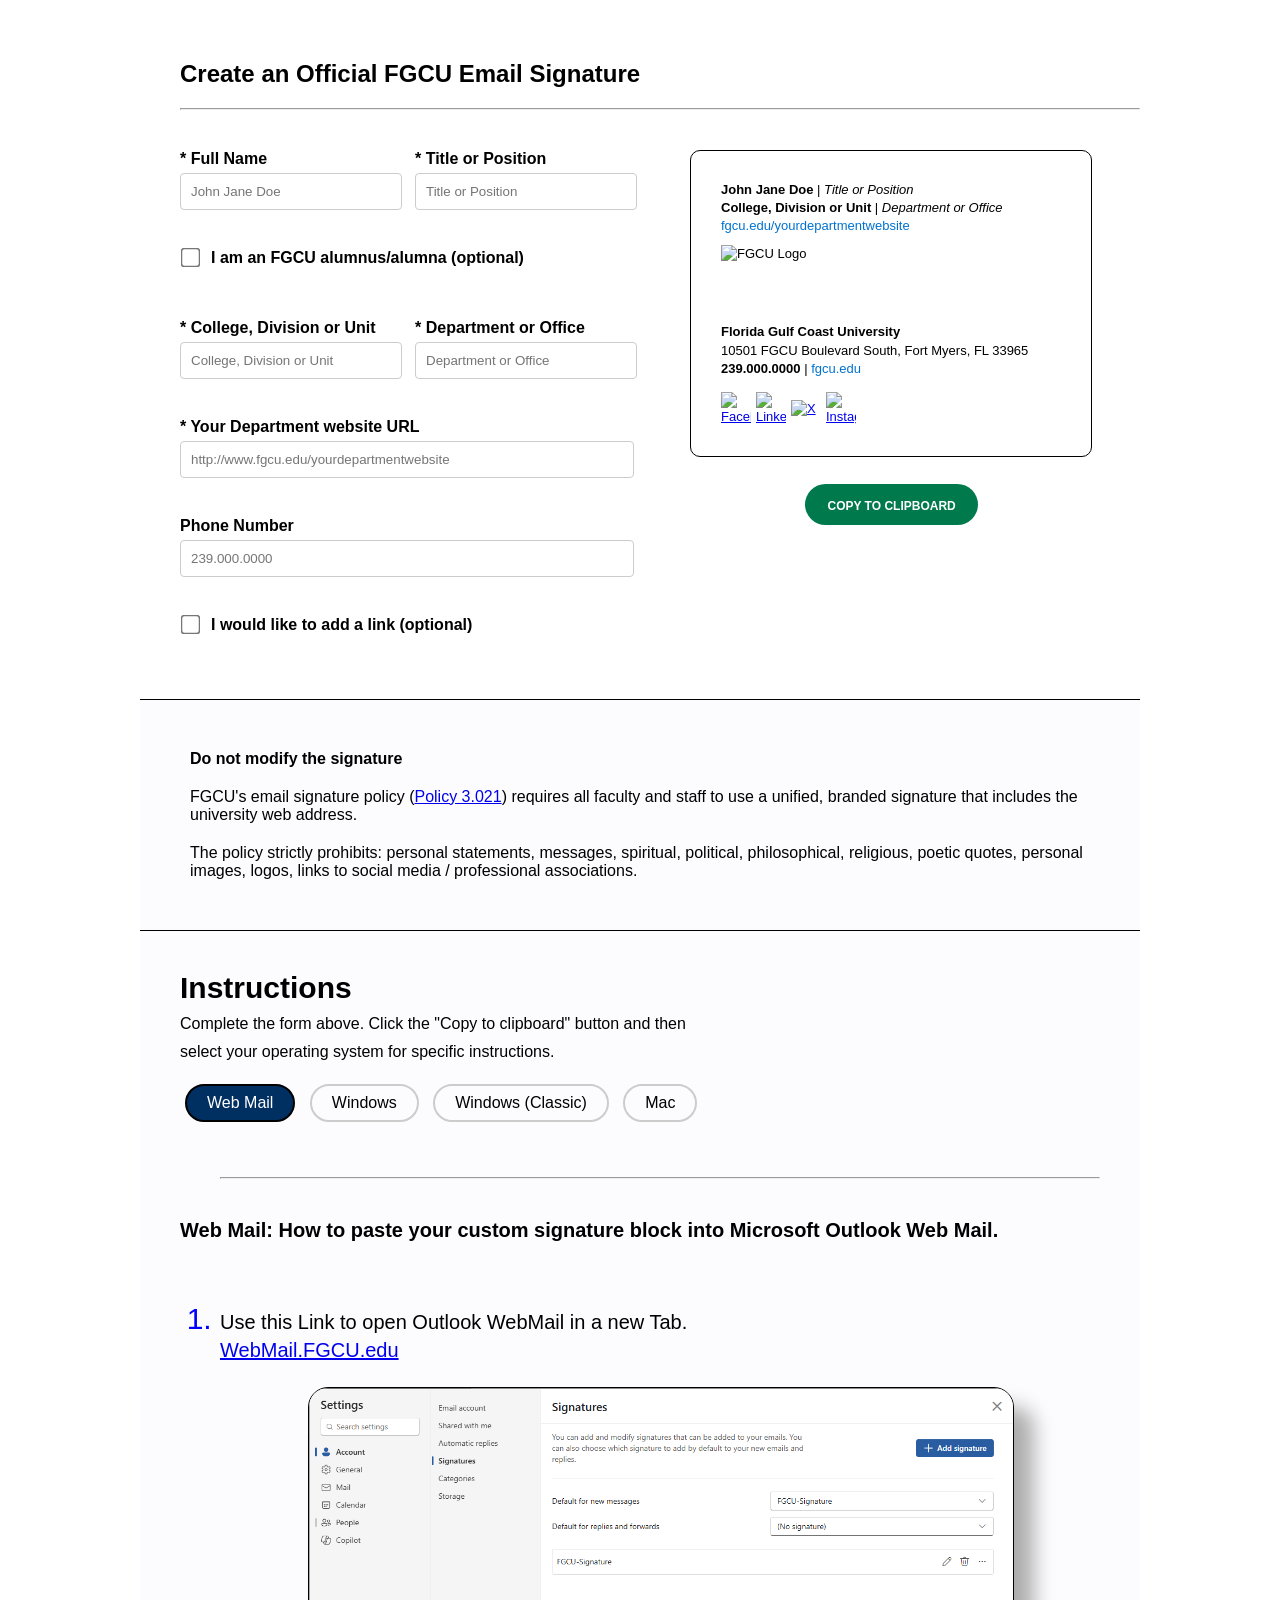
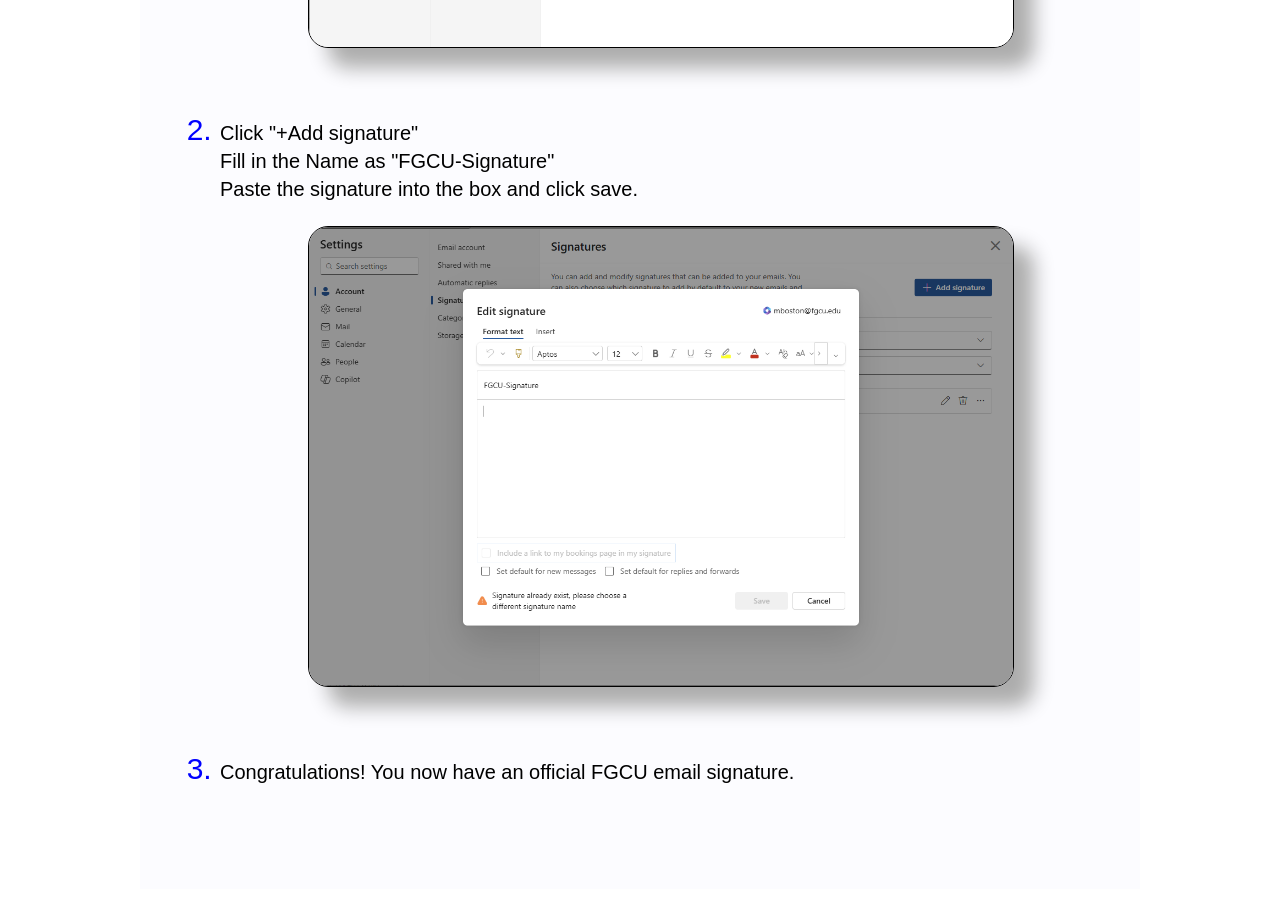
==== commit 9994802e: "adds instructions" ====
--- a/index.html
+++ b/index.html
@@ -6,14 +6,73 @@
   <meta name="viewport" content="width=device-width, initial-scale=1.0">
   <title>Create FGCU Email Signature</title>
 
-  <link rel="stylesheet" href="style.css">
-  <script type="module" id="FGCU-email-sgnature-module" data-target-div="FGCUEmailSignature"  src="/script/main.js"></script>
+
+  <style>
+    /* 1. Define the animation keyframes */
+    @keyframes onAutoFillStart {
+      from {}
+
+      to {}
+    }
+
+    @keyframes onAutoFillCancel {
+      from {}
+
+      to {}
+    }
+
+    /* 2. Apply the slow transition to override default browser styles */
+    input:-webkit-autofill {
+      animation-name: onAutoFillStart;
+      transition: background-color 50000s ease-in-out 0s;
+    }
+
+    input:not(:-webkit-autofill) {
+      animation-name: onAutoFillCancel;
+    }
+
+    /* 3. Your custom input styles go here */
+    input.my-custom-input {
+      background-color: white;
+      color: #333;
+    }
+  </style>
+
+  <script>
+    window.setTimeout(() => {
+      // listening for Autocompleate
+      console.log('listening for Autocompleate')
+      document.addEventListener('animationstart', function (event) {
+        if (event.animationName === 'onAutoFillStart') {
+          //event.preventDefault(); 
+          //const autocompleteInput = document.getElementById('my-autocomplete-input');
+
+          //let el = document.getElementById(event.target)
+          //console.log(el)
+
+          console.log('Autofill started');
+          console.log(event)
+          
+
+          // Note: Chrome may still restrict reading .value here
+          // Force focus/input handling if you need to access values immediately
+        } else if (event.animationName === 'onAutoFillCancel') {
+          console.log('Autofill canceled');
+        }
+      });
+    }, 1000);
+  </script>
+
 
 </head>
 
 <body>
-           
+
+  <!-- Just add the script and the target div -->
+  <script type="module" id="FGCU-email-sgnature-module" data-target-div="FGCUEmailSignature" src="./script/main.js">
+  </script>
   <div id="FGCUEmailSignature"></div>
+
 
 </body>
 
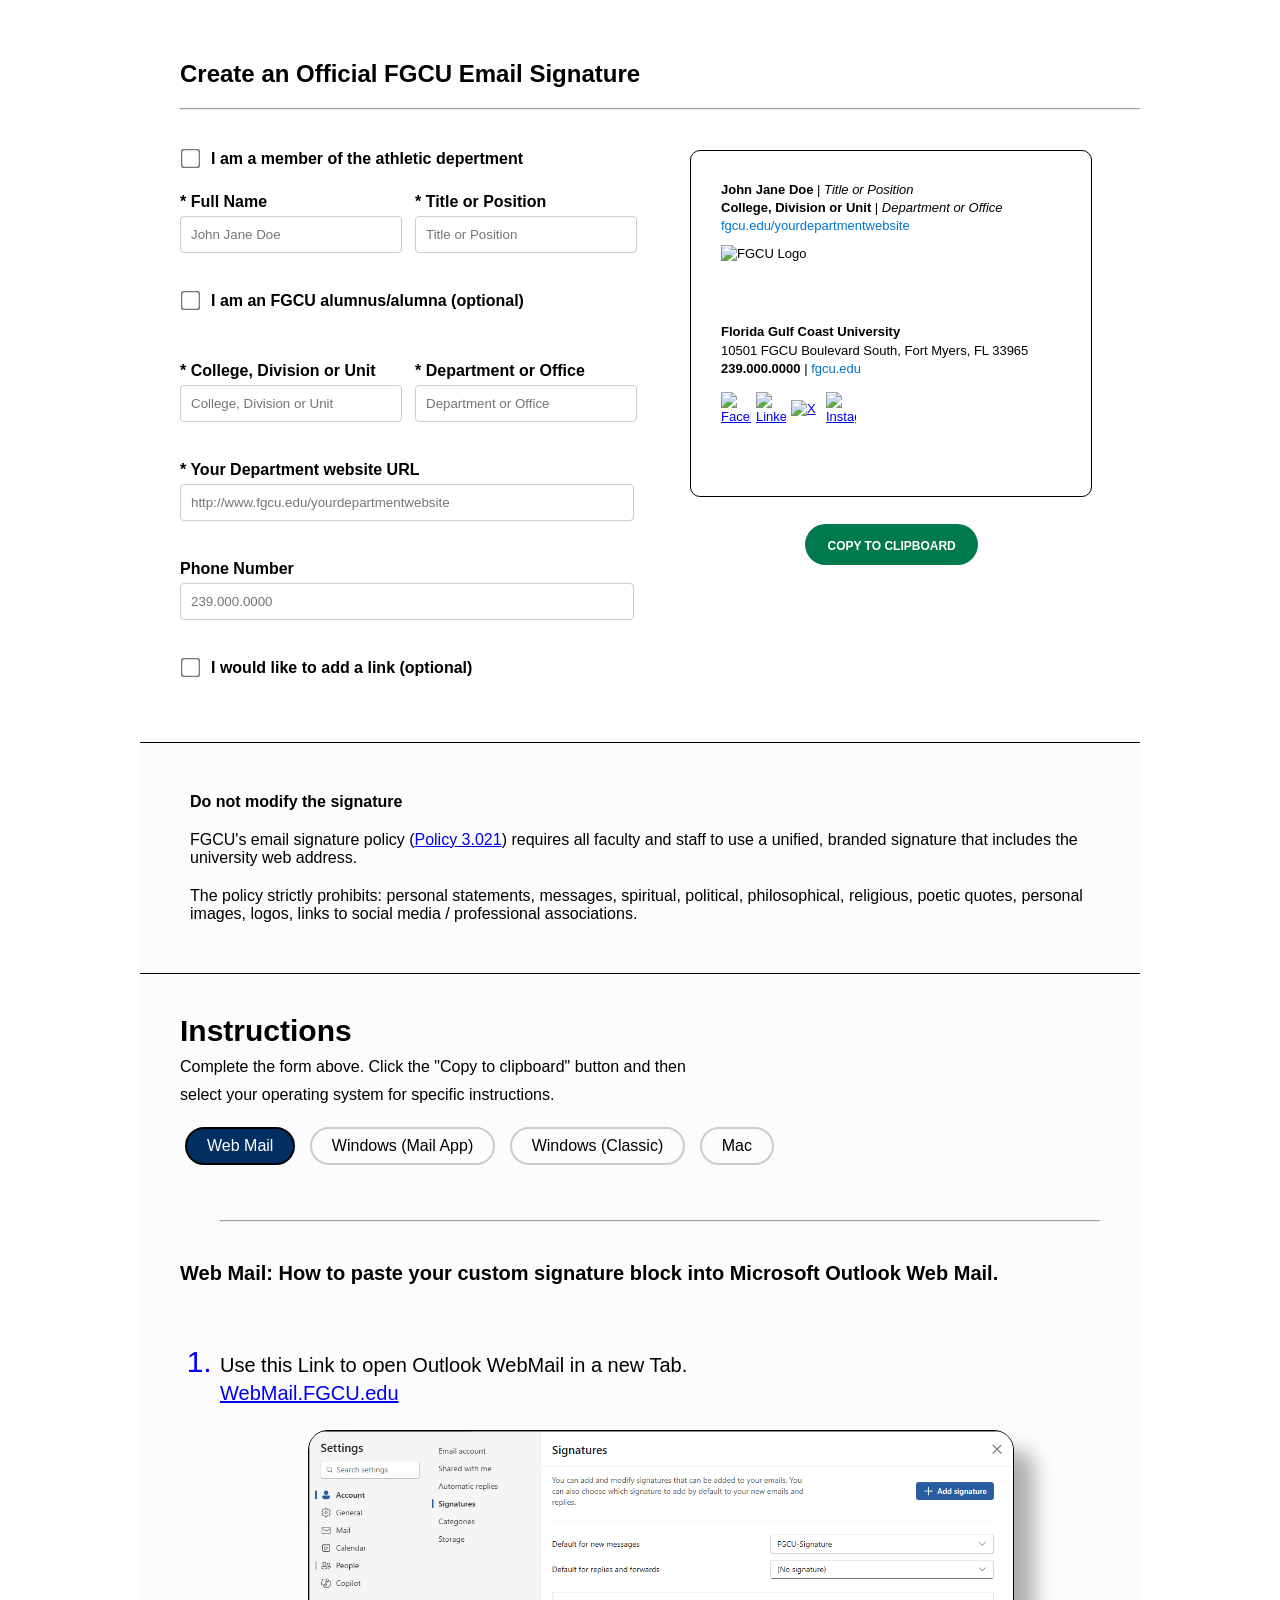
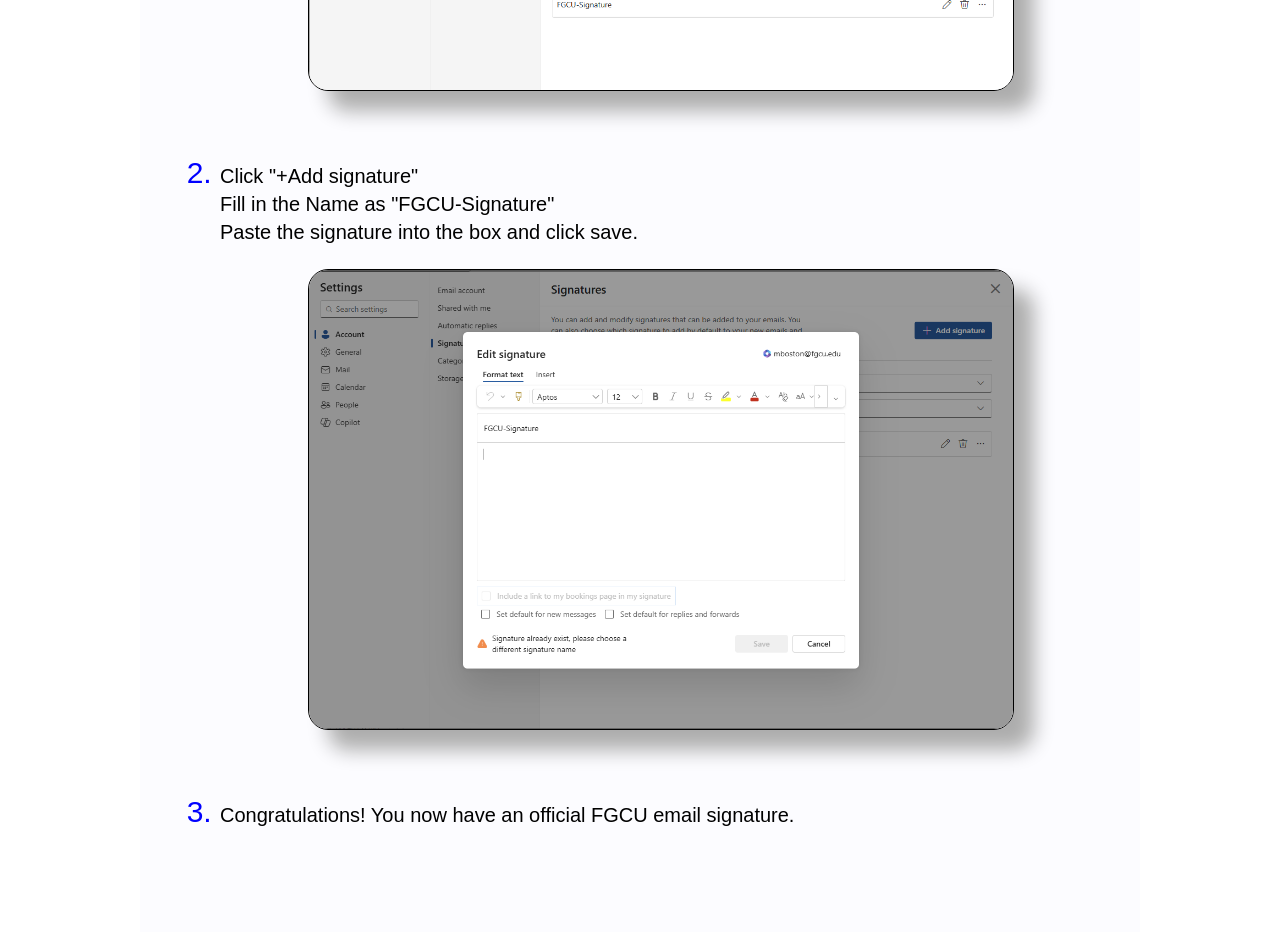
==== commit e521dcd7: "adds header and footer" ====
--- a/index.html
+++ b/index.html
@@ -6,63 +6,7 @@
   <meta name="viewport" content="width=device-width, initial-scale=1.0">
   <title>Create FGCU Email Signature</title>
 
-
-  <style>
-    /* 1. Define the animation keyframes */
-    @keyframes onAutoFillStart {
-      from {}
-
-      to {}
-    }
-
-    @keyframes onAutoFillCancel {
-      from {}
-
-      to {}
-    }
-
-    /* 2. Apply the slow transition to override default browser styles */
-    input:-webkit-autofill {
-      animation-name: onAutoFillStart;
-      transition: background-color 50000s ease-in-out 0s;
-    }
-
-    input:not(:-webkit-autofill) {
-      animation-name: onAutoFillCancel;
-    }
-
-    /* 3. Your custom input styles go here */
-    input.my-custom-input {
-      background-color: white;
-      color: #333;
-    }
-  </style>
-
-  <script>
-    window.setTimeout(() => {
-      // listening for Autocompleate
-      console.log('listening for Autocompleate')
-      document.addEventListener('animationstart', function (event) {
-        if (event.animationName === 'onAutoFillStart') {
-          //event.preventDefault(); 
-          //const autocompleteInput = document.getElementById('my-autocomplete-input');
-
-          //let el = document.getElementById(event.target)
-          //console.log(el)
-
-          console.log('Autofill started');
-          console.log(event)
-          
-
-          // Note: Chrome may still restrict reading .value here
-          // Force focus/input handling if you need to access values immediately
-        } else if (event.animationName === 'onAutoFillCancel') {
-          console.log('Autofill canceled');
-        }
-      });
-    }, 1000);
-  </script>
-
+  <script src="https://fgcucdn.fgcu.edu/_external_includes/fgcu-include-lib-redesign.js"></script>
 
 </head>
 
